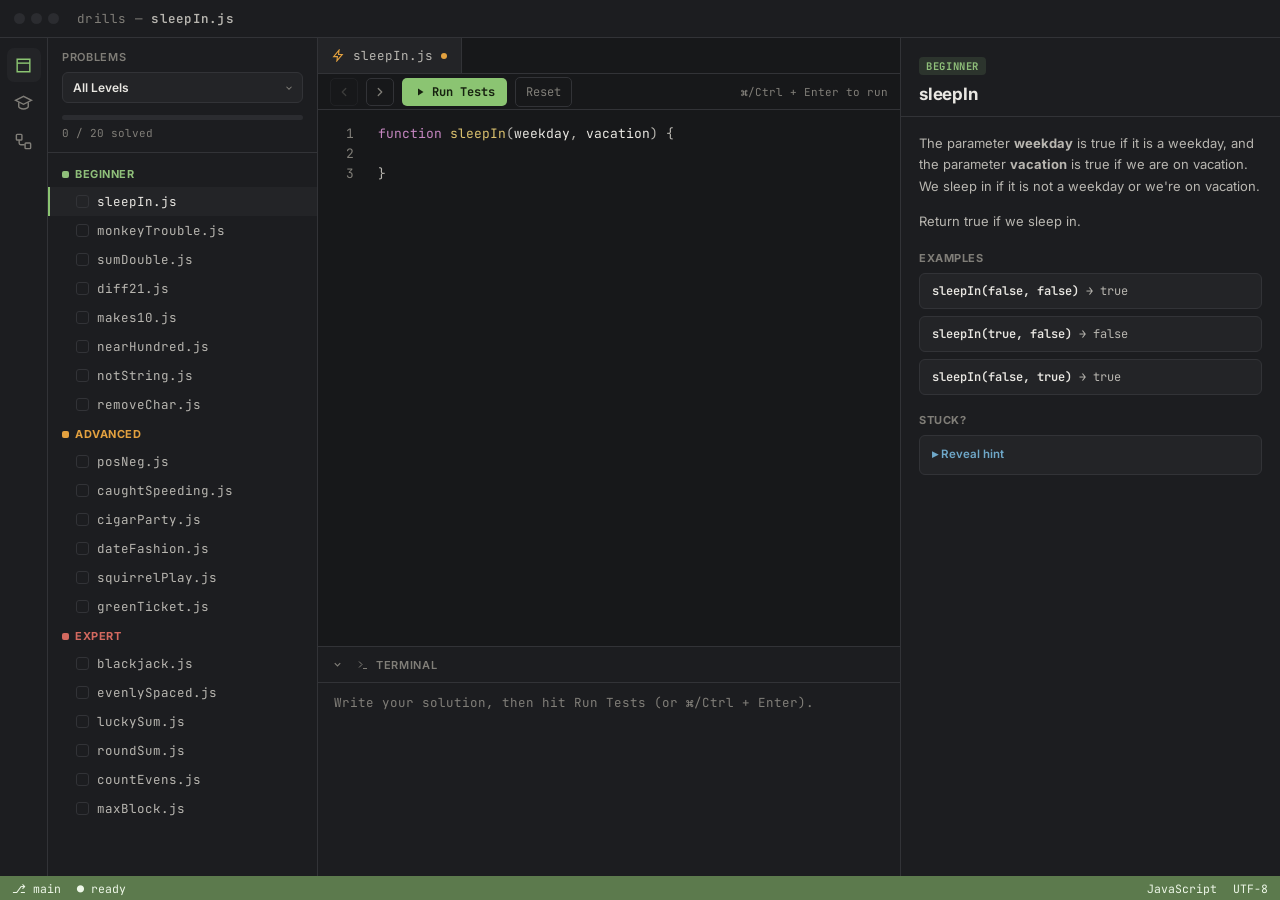
==== index.html @ 4cfcddfc "feat: added a flowchart" ====
<!doctype html>
<html lang="en">
  <head>
    <meta charset="UTF-8" />
    <title>drills — practice coding problems</title>
    <link rel="stylesheet" href="style.css" />
    <link rel="stylesheet" href="planner.css" />
    <meta name="viewport" content="width=device-width, initial-scale=1.0" />
    <link rel="preconnect" href="https://fonts.googleapis.com" />
    <link
      href="https://fonts.googleapis.com/css2?family=JetBrains+Mono:wght@400;500;600;700&family=Inter:wght@400;500;600;700&display=swap"
      rel="stylesheet"
    />

    <script src="script.js" defer></script>
    <script src="planner.js" defer></script>
  </head>
  <body>
    <div id="app">
      <div class="titlebar">
        <div class="dots">
          <div class="dot"></div>
          <div class="dot"></div>
          <div class="dot"></div>
        </div>
        <div class="name">
          drills — <b id="currentProbName">notString.js</b>
        </div>
      </div>

      <div class="main">
        <div class="activitybar">
          <button class="active" title="Problems" id="problemsBtn">
            <svg
              viewBox="0 0 24 24"
              fill="none"
              stroke="currentColor"
              stroke-width="1.8"
            >
              <path d="M4 4h16v16H4z" />
              <path d="M4 9h16" />
            </svg>
          </button>
          <button title="Roadmap" id="roadmapBtn">
            <svg
              viewBox="0 0 24 24"
              fill="none"
              stroke="currentColor"
              stroke-width="1.8"
            >
              <path d="M12 3 2 8l10 5 10-5-10-5z" />
              <path d="M6 10.5V16c0 1 2.5 3 6 3s6-2 6-3v-5.5" />
            </svg>
          </button>
        </div>

        <div class="sidebar">
          <div class="sidebar-head">PROBLEMS</div>
          <div class="level-select-wrap">
            <select id="levelSelect" class="level-select">
              <option value="all">All Levels</option>
              <option value="easy">🟢 Beginner</option>
              <option value="medium">🟡 Advanced</option>
              <option value="hard">🔴 Expert</option>
            </select>
            <svg
              class="level-select-chev"
              width="10"
              height="10"
              viewBox="0 0 24 24"
              fill="none"
              stroke="currentColor"
              stroke-width="2.5"
            >
              <path d="M6 9l6 6 6-6" />
            </svg>
          </div>
          <div class="progress-wrap">
            <div class="progress-track">
              <div
                class="progress-fill"
                id="progressFill"
                style="width: 0%"
              ></div>
            </div>
            <div class="progress-label" id="progressLabel">0 / 0 solved</div>
          </div>
          <div class="tree" id="tree"></div>
        </div>

        <div class="editor-col">
          <div class="tabs">
            <div class="tab modified" id="tabEl">
              <svg
                width="13"
                height="13"
                viewBox="0 0 24 24"
                fill="none"
                stroke="#e3a13f"
                stroke-width="2"
              >
                <path d="M13 2 3 14h7l-1 8 10-12h-7l1-8z" />
              </svg>
              <span id="tabName">notString.js</span>
              <span class="dotmod"></span>
            </div>
          </div>

          <div class="run-btn-row">
            <button class="nav-btn" id="prevBtn" title="Previous problem">
              <svg
                viewBox="0 0 24 24"
                fill="none"
                stroke="currentColor"
                stroke-width="2.2"
                stroke-linecap="round"
                stroke-linejoin="round"
              >
                <path d="M15 18l-6-6 6-6" />
              </svg>
            </button>
            <button class="nav-btn" id="nextBtn" title="Next problem">
              <svg
                viewBox="0 0 24 24"
                fill="none"
                stroke="currentColor"
                stroke-width="2.2"
                stroke-linecap="round"
                stroke-linejoin="round"
              >
                <path d="M9 18l6-6-6-6" />
              </svg>
            </button>
            <button class="run-btn" id="runBtn">
              <svg
                width="12"
                height="12"
                viewBox="0 0 24 24"
                fill="currentColor"
              >
                <path d="M8 5v14l11-7z" />
              </svg>
              Run Tests
            </button>
            <button class="reset-btn" id="resetBtn">Reset</button>

            <div class="spacer"></div>
            <span class="kbd-hint">⌘/Ctrl + Enter to run</span>
          </div>

          <div class="editor-terminal-split">
            <div class="editor-wrap">
              <div class="gutter" id="gutter">1</div>
              <div class="code-area">
                <pre id="highlightLayer"></pre>
                <textarea id="codeInput" spellcheck="false"></textarea>
              </div>
            </div>

            <div class="terminal" id="terminal">
              <div class="resize-handle" id="resizeHandle"></div>
              <div class="terminal-head" id="terminalToggle">
                <span class="chev" id="termChev">
                  <svg
                    width="11"
                    height="11"
                    viewBox="0 0 24 24"
                    fill="none"
                    stroke="currentColor"
                    stroke-width="2.5"
                  >
                    <path d="M6 9l6 6 6-6" />
                  </svg>
                </span>
                <span class="ttitle">
                  <svg
                    width="12"
                    height="12"
                    viewBox="0 0 24 24"
                    fill="none"
                    stroke="currentColor"
                    stroke-width="2"
                  >
                    <path d="M4 17l6-6-6-6M12 19h8" />
                  </svg>
                  TERMINAL
                </span>
              </div>
              <div class="terminal-body" id="terminalBody">
                <div class="term-line term-dim">
                  Write your solution, then hit Run Tests (or ⌘/Ctrl + Enter).
                </div>
              </div>
            </div>
          </div>
        </div>

        <div class="rightpanel">
          <div class="rp-head">
            <span class="rp-diff easy" id="rpDiff">EASY</span>
            <div class="rp-title" id="rpTitle">notString</div>
          </div>
          <div class="rp-body" id="rpBody"></div>
        </div>

        <div class="roadmap-view" id="roadmapView">
          <div class="roadmap-path">
            <div class="roadmap-path-head">
              <div class="sidebar-head">JAVASCRIPT ROADMAP</div>
              <div class="roadmap-progress-wrap">
                <div class="progress-track">
                  <div
                    class="progress-fill"
                    id="roadmapProgressFill"
                    style="width: 0%"
                  ></div>
                </div>
                <div class="progress-label" id="roadmapProgressLabel">
                  0 / 0 mastered
                </div>
              </div>
            </div>
            <div class="roadmap-nodes" id="roadmapNodes"></div>
          </div>
          <div class="roadmap-detail" id="roadmapDetail"></div>
        </div>
      </div>

      <div class="statusbar">
        <div class="sb-left">
          <span id="sbBranch">⎇ main</span>
          <span id="sbStatus">● ready</span>
        </div>
        <div class="sb-right">
          <span>JavaScript</span>
          <span>UTF-8</span>
        </div>
      </div>
    </div>
  </body>
</html>
---- style.css ----
:root {
  --bg-0: #17181a;
  --bg-1: #1c1d20;
  --bg-2: #232427;
  --bg-3: #2b2c30;
  --line: #323337;
  --text-0: #e9e7e2;
  --text-1: #b8b6b0;
  --text-2: #807e78;
  --accent: #8bc472;
  --accent-dim: #5c7a4d;
  --amber: #e3a13f;
  --red: #d3695f;
  --blue: #6fa8c9;
  --mono: "JetBrains Mono", monospace;
  --sans: "Inter", sans-serif;
}
* {
  box-sizing: border-box;
}
html,
body {
  height: 100%;
  margin: 0;
}
body {
  background: var(--bg-0);
  color: var(--text-0);
  font-family: var(--sans);
  overflow: hidden;
}
#app {
  display: flex;
  flex-direction: column;
  height: 100vh;
}

/* ===== Top title bar ===== */
.titlebar {
  height: 38px;
  flex-shrink: 0;
  background: var(--bg-1);
  border-bottom: 1px solid var(--line);
  display: flex;
  align-items: center;
  padding: 0 14px;
  gap: 10px;
}
.titlebar .dots {
  display: flex;
  gap: 6px;
}
.titlebar .dot {
  width: 11px;
  height: 11px;
  border-radius: 50%;
  background: var(--bg-3);
}
.titlebar .name {
  font-family: var(--mono);
  font-size: 12.5px;
  color: var(--text-2);
  margin-left: 8px;
  letter-spacing: 0.02em;
}
.titlebar .name b {
  color: var(--text-1);
  font-weight: 600;
}

/* ===== Main body: activitybar + sidebar + editor area ===== */
.main {
  flex: 1;
  display: flex;
  min-height: 0;
}

/* Activity bar */
.activitybar {
  width: 48px;
  flex-shrink: 0;
  background: var(--bg-1);
  border-right: 1px solid var(--line);
  display: flex;
  flex-direction: column;
  align-items: center;
  padding-top: 10px;
  gap: 4px;
}
.activitybar button {
  width: 34px;
  height: 34px;
  border: none;
  background: transparent;
  color: var(--text-2);
  border-radius: 7px;
  cursor: pointer;
  display: flex;
  align-items: center;
  justify-content: center;
  transition:
    background 0.12s,
    color 0.12s;
}
.activitybar button:hover {
  color: var(--text-1);
  background: var(--bg-2);
}
.activitybar button.active {
  color: var(--accent);
  background: var(--bg-2);
}
.activitybar svg {
  width: 19px;
  height: 19px;
}

/* Sidebar: problem list */
.sidebar {
  width: 270px;
  flex-shrink: 0;
  background: var(--bg-1);
  border-right: 1px solid var(--line);
  display: flex;
  flex-direction: column;
  overflow: hidden;
}
.sidebar-head {
  padding: 12px 14px 8px;
  font-size: 11px;
  letter-spacing: 0.06em;
  color: var(--text-2);
  font-weight: 600;
}
.level-select-wrap {
  position: relative;
  margin: 0 14px 12px;
}
.level-select {
  width: 100%;
  appearance: none;
  -webkit-appearance: none;
  background: var(--bg-2);
  border: 1px solid var(--line);
  color: var(--text-0);
  font-family: var(--sans);
  font-size: 12px;
  font-weight: 600;
  padding: 7px 26px 7px 10px;
  border-radius: 6px;
  cursor: pointer;
  outline: none;
}
.level-select:hover {
  border-color: var(--accent-dim);
}
.level-select:focus {
  border-color: var(--accent);
}
.level-select-chev {
  position: absolute;
  right: 9px;
  top: 50%;
  transform: translateY(-50%);
  color: var(--text-2);
  pointer-events: none;
}
.progress-wrap {
  padding: 0 14px 12px;
  border-bottom: 1px solid var(--line);
}
.progress-track {
  height: 5px;
  background: var(--bg-3);
  border-radius: 3px;
  overflow: hidden;
}
.progress-fill {
  height: 100%;
  background: var(--accent);
  border-radius: 3px;
  transition: width 0.3s;
}
.progress-label {
  font-size: 11px;
  color: var(--text-2);
  margin-top: 6px;
  font-family: var(--mono);
}
.tree {
  flex: 1;
  overflow-y: auto;
  padding: 6px 0 16px;
}
.group-label {
  display: flex;
  align-items: center;
  gap: 6px;
  padding: 8px 14px 6px;
  font-size: 11px;
  font-weight: 700;
  letter-spacing: 0.05em;
  cursor: default;
}
.group-label .swatch {
  width: 7px;
  height: 7px;
  border-radius: 2px;
  flex-shrink: 0;
}
.group-label.easy {
  color: #8fbf7a;
}
.group-label.medium {
  color: var(--amber);
}
.group-label.hard {
  color: var(--red);
}
.group-label .swatch.easy {
  background: #8fbf7a;
}
.group-label .swatch.medium {
  background: var(--amber);
}
.group-label .swatch.hard {
  background: var(--red);
}

.prob-item {
  display: flex;
  align-items: center;
  gap: 8px;
  padding: 6px 14px 6px 26px;
  font-size: 12.5px;
  color: var(--text-1);
  cursor: pointer;
  border-left: 2px solid transparent;
  font-family: var(--mono);
}
.prob-item:hover {
  background: var(--bg-2);
}
.prob-item.active {
  background: var(--bg-2);
  color: var(--text-0);
  border-left-color: var(--accent);
}
.prob-item .check {
  width: 13px;
  height: 13px;
  flex-shrink: 0;
  border-radius: 3px;
  border: 1.5px solid var(--line);
  display: flex;
  align-items: center;
  justify-content: center;
}
.prob-item.done .check {
  background: var(--accent);
  border-color: var(--accent);
}
.prob-item.done .check svg {
  width: 9px;
  height: 9px;
  stroke: var(--bg-0);
}
.prob-item .tname {
  overflow: hidden;
  text-overflow: ellipsis;
  white-space: nowrap;
  flex: 1;
}

/* ===== Editor + terminal column ===== */
.editor-col {
  flex: 1;
  display: flex;
  flex-direction: column;
  min-width: 0;
}

.tabs {
  height: 36px;
  flex-shrink: 0;
  background: var(--bg-0);
  border-bottom: 1px solid var(--line);
  display: flex;
  align-items: stretch;
}
.tab {
  display: flex;
  align-items: center;
  gap: 8px;
  padding: 0 14px;
  font-size: 12.5px;
  color: var(--text-1);
  background: var(--bg-2);
  border-right: 1px solid var(--line);
  font-family: var(--mono);
}
.tab .dotmod {
  width: 6px;
  height: 6px;
  border-radius: 50%;
  background: var(--amber);
  display: none;
}
.tab.modified .dotmod {
  display: block;
}

.editor-terminal-split {
  flex: 1;
  display: flex;
  flex-direction: column;
  min-height: 0;
}

.editor-wrap {
  flex: 1;
  display: flex;
  min-height: 0;
  overflow: hidden;
}
.gutter {
  width: 44px;
  flex-shrink: 0;
  background: var(--bg-0);
  color: var(--text-2);
  font-family: var(--mono);
  font-size: 13px;
  line-height: 20px;
  text-align: right;
  padding: 14px 8px 14px 0;
  user-select: none;
  overflow: hidden;
  white-space: pre-line;
}
.code-area {
  flex: 1;
  position: relative;
  background: var(--bg-0);
}
#codeInput,
#highlightLayer {
  position: absolute;
  inset: 0;
  width: 100%;
  height: 100%;
  margin: 0;
  border: none;
  font-family: var(--mono);
  font-size: 13px;
  line-height: 20px;
  padding: 14px 16px;
  white-space: pre;
  overflow: auto;
  tab-size: 2;
  word-wrap: normal;
}
#highlightLayer {
  color: var(--text-0);
  pointer-events: none;
  z-index: 1;
}
#codeInput {
  z-index: 2;
  background: transparent;
  color: transparent;
  caret-color: var(--text-0);
  outline: none;
  resize: none;
}
#codeInput::selection {
  background: rgba(139, 196, 114, 0.35);
  color: transparent;
}

/* JS syntax highlighting token colors */
.tok-keyword {
  color: #c586c0;
}
.tok-string {
  color: #8bc472;
}
.tok-number {
  color: #d4a15c;
}
.tok-comment {
  color: #6a6d70;
  font-style: italic;
}
.tok-function {
  color: #dcc26f;
}
.tok-operator {
  color: #c9c9c9;
}
.tok-punct {
  color: #b8b6b0;
}
.tok-boolean {
  color: #6fa8c9;
}

/* Terminal */
.terminal {
  height: 230px;
  flex-shrink: 0;
  background: var(--bg-1);
  border-top: 1px solid var(--line);
  display: flex;
  flex-direction: column;
  position: relative;
}
.terminal.resizing {
  transition: none;
}
.terminal.collapsed {
  height: 36px !important;
}
.resize-handle {
  position: absolute;
  top: -4px;
  left: 0;
  right: 0;
  height: 8px;
  cursor: ns-resize;
  z-index: 5;
}
.resize-handle:hover,
.terminal.resizing .resize-handle {
  background: linear-gradient(
    to bottom,
    transparent 40%,
    var(--accent-dim) 40%,
    var(--accent-dim) 60%,
    transparent 60%
  );
}
.terminal.collapsed .resize-handle {
  cursor: default;
  pointer-events: none;
}
.terminal-head {
  height: 36px;
  flex-shrink: 0;
  display: flex;
  align-items: center;
  padding: 0 14px;
  gap: 14px;
  border-bottom: 1px solid var(--line);
  cursor: pointer;
}
.terminal.collapsed .terminal-head {
  border-bottom: none;
}
.terminal-head .ttitle {
  font-size: 11px;
  letter-spacing: 0.06em;
  color: var(--text-2);
  font-weight: 600;
  display: flex;
  align-items: center;
  gap: 7px;
}
.terminal-head .chev {
  color: var(--text-2);
  transition: transform 0.15s;
  display: flex;
}
.terminal.collapsed .chev {
  transform: rotate(-90deg);
}
.terminal-body {
  flex: 1;
  overflow-y: auto;
  padding: 10px 16px 16px;
  font-family: var(--mono);
  font-size: 12.5px;
  line-height: 1.65;
}
.terminal.collapsed .terminal-body {
  display: none;
}
.term-line {
  white-space: pre-wrap;
  word-break: break-word;
}
.term-prompt {
  color: var(--blue);
}
.term-pass {
  color: var(--accent);
}
.term-fail {
  color: var(--red);
}
.term-dim {
  color: var(--text-2);
}
.term-info {
  color: var(--text-1);
}
.term-divider {
  color: var(--line);
}

/* ===== Roadmap view toggling ===== */
.roadmap-view {
  display: none;
  flex: 1;
  min-width: 0;
  overflow: hidden;
}
.main.view-roadmap .sidebar,
.main.view-roadmap .editor-col,
.main.view-roadmap .rightpanel {
  display: none;
}
.main.view-roadmap .roadmap-view {
  display: flex;
}

/* ===== Roadmap: left path column ===== */
.roadmap-path {
  width: 300px;
  flex-shrink: 0;
  background: var(--bg-1);
  border-right: 1px solid var(--line);
  display: flex;
  flex-direction: column;
  overflow: hidden;
}
.roadmap-path-head {
  flex-shrink: 0;
}
.roadmap-progress-wrap {
  padding: 0 14px 14px;
  border-bottom: 1px solid var(--line);
}
.roadmap-nodes {
  flex: 1;
  overflow-y: auto;
  padding: 18px 0 24px;
}
.roadmap-node {
  position: relative;
  display: flex;
  align-items: flex-start;
  gap: 12px;
  padding: 0 16px 26px 24px;
  cursor: pointer;
}
.roadmap-node:last-child {
  padding-bottom: 4px;
}
.roadmap-node::before {
  content: "";
  position: absolute;
  left: 33px;
  top: 24px;
  bottom: -2px;
  width: 2px;
  background: var(--line);
}
.roadmap-node:last-child::before {
  display: none;
}
.roadmap-node.completed::before {
  background: var(--accent-dim);
}
.roadmap-node-dot {
  flex-shrink: 0;
  width: 20px;
  height: 20px;
  border-radius: 50%;
  display: flex;
  align-items: center;
  justify-content: center;
  background: var(--bg-2);
  border: 2px solid var(--line);
  color: var(--text-2);
  z-index: 1;
}
.roadmap-node-body {
  min-width: 0;
  padding-top: 1px;
}
.roadmap-node-level {
  font-size: 10px;
  font-weight: 700;
  letter-spacing: 0.05em;
  margin-bottom: 2px;
}
.roadmap-node-level.easy {
  color: #8fbf7a;
}
.roadmap-node-level.medium {
  color: var(--amber);
}
.roadmap-node-level.hard {
  color: var(--red);
}
.roadmap-node-title {
  font-size: 13px;
  font-weight: 600;
  color: var(--text-0);
  line-height: 1.35;
}
.roadmap-node-summary {
  font-size: 11.5px;
  color: var(--text-2);
  margin-top: 2px;
  line-height: 1.4;
}
.roadmap-node.locked {
  cursor: not-allowed;
}
.roadmap-node.locked .roadmap-node-title,
.roadmap-node.locked .roadmap-node-summary {
  color: var(--text-2);
  opacity: 0.6;
}
.roadmap-node.locked .roadmap-node-dot {
  color: var(--text-2);
}
.roadmap-node.current .roadmap-node-dot {
  border-color: var(--accent);
  color: var(--accent);
  box-shadow: 0 0 0 3px rgba(139, 196, 114, 0.15);
}
.roadmap-node.current .roadmap-node-title {
  color: var(--accent);
}
.roadmap-node.completed .roadmap-node-dot {
  background: var(--accent);
  border-color: var(--accent);
  color: var(--bg-0);
}
.roadmap-node:hover:not(.locked) .roadmap-node-dot {
  border-color: var(--accent-dim);
}

/* ===== Roadmap: right detail panel ===== */
.roadmap-detail {
  flex: 1;
  min-width: 0;
  display: flex;
  flex-direction: column;
  overflow: hidden;
  background: var(--bg-0);
}
.roadmap-detail .rp-head {
  flex-shrink: 0;
}
.roadmap-detail .rp-body {
  max-width: 720px;
}
.roadmap-editor-wrap {
  display: flex;
  height: 220px;
  background: var(--bg-0);
  border: 1px solid var(--line);
  border-radius: 6px;
  overflow: hidden;
  margin-bottom: 10px;
}
.roadmap-gutter {
  width: 40px;
  flex-shrink: 0;
  background: var(--bg-0);
  color: var(--text-2);
  font-family: var(--mono);
  font-size: 13px;
  line-height: 20px;
  text-align: right;
  padding: 12px 8px 12px 0;
  user-select: none;
  overflow: hidden;
  white-space: pre-line;
}
.roadmap-code-area {
  flex: 1;
  position: relative;
  background: var(--bg-1);
}
#roadmapCodeInput,
#roadmapHighlightLayer {
  position: absolute;
  inset: 0;
  width: 100%;
  height: 100%;
  margin: 0;
  border: none;
  font-family: var(--mono);
  font-size: 13px;
  line-height: 20px;
  padding: 12px 14px;
  white-space: pre;
  overflow: auto;
  tab-size: 2;
  word-wrap: normal;
}
#roadmapHighlightLayer {
  color: var(--text-0);
  pointer-events: none;
  z-index: 1;
}
#roadmapCodeInput {
  z-index: 2;
  background: transparent;
  color: transparent;
  caret-color: var(--text-0);
  outline: none;
  resize: none;
}
#roadmapCodeInput::selection {
  background: rgba(139, 196, 114, 0.35);
  color: transparent;
}
.roadmap-actions {
  display: flex;
  align-items: center;
  gap: 10px;
  margin-bottom: 14px;
}
.roadmap-skip-btn {
  background: none;
  border: 1px solid var(--line);
  color: var(--text-2);
  font-size: 12px;
  padding: 7px 12px;
  border-radius: 6px;
  cursor: pointer;
  margin-left: auto;
}
.roadmap-skip-btn:hover {
  color: var(--text-1);
  border-color: var(--accent-dim);
}
.roadmap-terminal {
  background: var(--bg-1);
  border: 1px solid var(--line);
  border-radius: 6px;
  padding: 10px 14px;
  font-family: var(--mono);
  font-size: 12.5px;
  line-height: 1.6;
  min-height: 40px;
}
.roadmap-complete-banner {
  display: flex;
  align-items: center;
  gap: 8px;
  background: rgba(139, 196, 114, 0.12);
  border: 1px solid var(--accent-dim);
  color: var(--accent);
  font-size: 12.5px;
  font-weight: 600;
  padding: 9px 12px;
  border-radius: 6px;
  margin-bottom: 14px;
}

/* ===== Right panel: problem description ===== */
.rightpanel {
  width: 380px;
  flex-shrink: 0;
  background: var(--bg-1);
  border-left: 1px solid var(--line);
  display: flex;
  flex-direction: column;
  overflow: hidden;
}
.rp-head {
  padding: 16px 18px 12px;
  border-bottom: 1px solid var(--line);
}
.rp-diff {
  display: inline-block;
  font-family: var(--mono);
  font-size: 10.5px;
  letter-spacing: 0.06em;
  font-weight: 700;
  padding: 2px 7px;
  border-radius: 4px;
  margin-bottom: 9px;
}
.rp-diff.easy {
  background: rgba(143, 191, 122, 0.14);
  color: #8fbf7a;
}
.rp-diff.medium {
  background: rgba(227, 161, 63, 0.14);
  color: var(--amber);
}
.rp-diff.hard {
  background: rgba(211, 105, 95, 0.14);
  color: var(--red);
}
.rp-title {
  font-size: 17px;
  font-weight: 700;
  color: var(--text-0);
  letter-spacing: -0.01em;
}
.rp-body {
  flex: 1;
  overflow-y: auto;
  padding: 16px 18px 24px;
}
.rp-body p {
  font-size: 13px;
  line-height: 1.65;
  color: var(--text-1);
  margin: 0 0 14px;
}
.rp-section-label {
  font-size: 11px;
  font-weight: 700;
  letter-spacing: 0.05em;
  color: var(--text-2);
  margin: 18px 0 8px;
}
.example {
  background: var(--bg-2);
  border: 1px solid var(--line);
  border-radius: 6px;
  padding: 9px 12px;
  font-family: var(--mono);
  font-size: 12px;
  color: var(--text-1);
  margin-bottom: 7px;
}
.example b {
  color: var(--text-0);
  font-weight: 600;
}
.hint-box {
  background: var(--bg-2);
  border: 1px solid var(--line);
  border-radius: 6px;
  padding: 10px 12px;
  font-size: 12.5px;
  color: var(--text-1);
  line-height: 1.55;
  margin-top: 6px;
  cursor: pointer;
}
.hint-box .hint-label {
  color: var(--blue);
  font-weight: 600;
  font-size: 11.5px;
}
.hint-content {
  display: none;
  margin-top: 6px;
}
.hint-box.open .hint-content {
  display: block;
}

/* ===== Bottom status bar ===== */
.statusbar {
  height: 24px;
  flex-shrink: 0;
  background: var(--accent-dim);
  color: #eef7e8;
  display: flex;
  align-items: center;
  justify-content: space-between;
  padding: 0 12px;
  font-size: 11.5px;
  font-family: var(--mono);
}
.statusbar .sb-left,
.statusbar .sb-right {
  display: flex;
  gap: 16px;
  align-items: center;
}

/* ===== Buttons in editor toolbar ===== */
.toolbar {
  height: 0;
}
.run-btn-row {
  display: flex;
  align-items: center;
  gap: 8px;
  padding: 0 12px;
  height: 36px;
  background: var(--bg-0);
  border-bottom: 1px solid var(--line);
  flex-shrink: 0;
}
.run-btn {
  display: flex;
  align-items: center;
  gap: 6px;
  background: var(--accent);
  color: #16210f;
  border: none;
  font-family: var(--mono);
  font-weight: 700;
  font-size: 12px;
  padding: 6px 12px;
  border-radius: 5px;
  cursor: pointer;
}
.run-btn:hover {
  filter: brightness(1.08);
}
.run-btn:active {
  transform: translateY(1px);
}
.reset-btn {
  display: flex;
  align-items: center;
  gap: 6px;
  background: transparent;
  color: var(--text-2);
  border: 1px solid var(--line);
  font-family: var(--mono);
  font-size: 12px;
  padding: 6px 10px;
  border-radius: 5px;
  cursor: pointer;
}
.reset-btn:hover {
  color: var(--text-1);
  border-color: var(--text-2);
}
.spacer {
  flex: 1;
}
.kbd-hint {
  font-size: 11px;
  color: var(--text-2);
  font-family: var(--mono);
}

.nav-btn {
  display: flex;
  align-items: center;
  justify-content: center;
  width: 28px;
  height: 28px;
  background: transparent;
  color: var(--text-2);
  border: 1px solid var(--line);
  border-radius: 5px;
  cursor: pointer;
}
.nav-btn:hover:not(:disabled) {
  color: var(--text-1);
  border-color: var(--text-2);
}
.nav-btn:disabled {
  opacity: 0.35;
  cursor: default;
}
.nav-btn svg {
  width: 14px;
  height: 14px;
}

::-webkit-scrollbar {
  width: 10px;
  height: 10px;
}
::-webkit-scrollbar-track {
  background: transparent;
}
::-webkit-scrollbar-thumb {
  background: var(--bg-3);
  border-radius: 5px;
}
::-webkit-scrollbar-thumb:hover {
  background: var(--line);
}

@media (max-width: 980px) {
  .rightpanel {
    display: none;
  }
}
@media (max-width: 760px) {
  .sidebar {
    display: none;
  }
}
---- planner.css ----
/* ===== Floating Code Planner (flowchart) ===== */
#plannerToggleBtn svg {
  pointer-events: none;
}

.planner-float {
  position: fixed;
  top: 60px;
  left: 50%;
  transform: translateX(-50%);
  width: min(920px, 92vw);
  height: min(620px, 82vh);
  background: #1e1e1e;
  border: 1px solid #333;
  border-radius: 10px;
  box-shadow: 0 20px 60px rgba(0, 0, 0, 0.55);
  display: none;
  flex-direction: column;
  z-index: 9999;
  font-family: "Inter", sans-serif;
  color: #ddd;
  overflow: hidden;
  min-width: 480px;
  min-height: 360px;
}
.planner-float.open {
  display: flex;
}

.planner-resize-handle {
  position: absolute;
  z-index: 20;
}
.planner-resize-handle.handle-n {
  top: -3px;
  left: 10px;
  right: 10px;
  height: 6px;
  cursor: ns-resize;
}
.planner-resize-handle.handle-s {
  bottom: -3px;
  left: 10px;
  right: 10px;
  height: 6px;
  cursor: ns-resize;
}
.planner-resize-handle.handle-e {
  right: -3px;
  top: 10px;
  bottom: 10px;
  width: 6px;
  cursor: ew-resize;
}
.planner-resize-handle.handle-w {
  left: -3px;
  top: 10px;
  bottom: 10px;
  width: 6px;
  cursor: ew-resize;
}
.planner-resize-handle.handle-ne {
  top: -4px;
  right: -4px;
  width: 12px;
  height: 12px;
  cursor: nesw-resize;
}
.planner-resize-handle.handle-nw {
  top: -4px;
  left: -4px;
  width: 12px;
  height: 12px;
  cursor: nwse-resize;
}
.planner-resize-handle.handle-se {
  bottom: -4px;
  right: -4px;
  width: 12px;
  height: 12px;
  cursor: nwse-resize;
}
.planner-resize-handle.handle-sw {
  bottom: -4px;
  left: -4px;
  width: 12px;
  height: 12px;
  cursor: nesw-resize;
}

.planner-titlebar {
  display: flex;
  align-items: center;
  justify-content: space-between;
  padding: 8px 12px;
  background: #252526;
  border-bottom: 1px solid #333;
  cursor: move;
  user-select: none;
  flex-shrink: 0;
}
.planner-titlebar .planner-title {
  font-size: 12.5px;
  font-weight: 600;
  letter-spacing: 0.3px;
  display: flex;
  align-items: center;
  gap: 6px;
}
.planner-titlebar .planner-title svg {
  stroke: #e3a13f;
}
.planner-zoom-badge {
  font-size: 10.5px;
  color: #999;
  font-family: "JetBrains Mono", monospace;
  background: #1a1a1a;
  border: 1px solid #333;
  border-radius: 4px;
  padding: 2px 7px;
  margin-left: auto;
  margin-right: 10px;
}
.planner-close-btn {
  background: none;
  border: none;
  color: #999;
  cursor: pointer;
  font-size: 16px;
  line-height: 1;
  padding: 2px 6px;
  border-radius: 4px;
}
.planner-close-btn:hover {
  background: #3a1f1f;
  color: #f66;
}

.planner-toolbar {
  display: flex;
  flex-wrap: wrap;
  gap: 6px;
  padding: 8px 10px;
  background: #202020;
  border-bottom: 1px solid #2d2d2d;
  flex-shrink: 0;
}
.planner-toolbar button {
  display: flex;
  align-items: center;
  gap: 5px;
  background: #2a2a2a;
  border: 1px solid #3a3a3a;
  color: #ccc;
  font-family: "JetBrains Mono", monospace;
  font-size: 11px;
  padding: 5px 9px;
  border-radius: 6px;
  cursor: pointer;
  transition:
    background 0.12s,
    border-color 0.12s;
}
.planner-toolbar button:hover {
  background: #333;
  border-color: #4a4a4a;
}
.planner-toolbar button.active {
  background: #e3a13f;
  color: #1e1e1e;
  border-color: #e3a13f;
  font-weight: 600;
}
.planner-toolbar .planner-sep {
  width: 1px;
  background: #333;
  margin: 2px 4px;
}
.planner-toolbar .planner-spacer {
  flex: 1;
}
.planner-toolbar button.danger:hover {
  background: #3a1f1f;
  border-color: #663;
  color: #f88;
}

.planner-canvas-wrap {
  flex: 1;
  position: relative;
  overflow: hidden;
  background:
    radial-gradient(circle, #2a2a2a 1px, transparent 1px) 0 0/18px 18px,
    #171717;
}
.planner-svg {
  position: absolute;
  top: 0;
  left: 0;
  overflow: visible;
}

.planner-canvas-inner {
  position: relative;
  transform-origin: 0 0;
  width: max-content;
  height: max-content;
}

.planner-canvas-wrap.panning {
  cursor: grab;
}
.planner-canvas-wrap.panning-active {
  cursor: grabbing;
}
.planner-canvas-wrap.zooming {
  cursor: ns-resize;
}

.pnode {
  position: absolute;
  min-width: 120px;
  max-width: 220px;
  padding: 10px 14px;
  font-family: "JetBrains Mono", monospace;
  font-size: 12px;
  color: #eee;
  text-align: center;
  cursor: grab;
  border: 1.5px solid #555;
  background: #2b2b2b;
  box-shadow: 0 2px 6px rgba(0, 0, 0, 0.4);
  user-select: none;
  line-height: 1.35;
  word-break: break-word;
  z-index: 1;
}
.pnode:active {
  cursor: grabbing;
}
.pnode.selected {
  border-color: #e3a13f;
  box-shadow: 0 0 0 2px rgba(227, 161, 63, 0.35);
}
.pnode.linking-source {
  border-color: #6ab0f3;
  box-shadow: 0 0 0 2px rgba(106, 176, 243, 0.4);
}

.pnode-socket {
  position: absolute;
  left: 50%;
  width: 11px;
  height: 11px;
  transform: translateX(-50%);
  border-radius: 50%;
  background: #444;
  border: 1.5px solid #888;
  cursor: crosshair;
  z-index: 3;
  transition:
    background 0.1s,
    border-color 0.1s,
    transform 0.1s;
}
.pnode-socket.socket-in {
  top: -6px;
}
.pnode-socket.socket-out {
  bottom: -6px;
}
.pnode-socket:hover {
  background: #6ab0f3;
  border-color: #a9d2fb;
  transform: translateX(-50%) scale(1.25);
}

.pnode[data-type="terminal"] {
  border-radius: 999px;
  background: #23331f;
  border-color: #4c7a3f;
}
.pnode[data-type="process"] {
  border-radius: 4px;
}

/* Diamond and parallelogram shapes use a ::before layer so clip-path only
   crops the visual shape, never the sockets/text/delete-button that sit
   outside or at the very edge of the box. */
.pnode[data-type="decision"],
.pnode[data-type="io"] {
  background: transparent;
  border-color: transparent;
  box-shadow: none;
}
.pnode[data-type="decision"]::before,
.pnode[data-type="io"]::before {
  content: "";
  position: absolute;
  inset: 0;
  z-index: -1;
  box-shadow: 0 2px 6px rgba(0, 0, 0, 0.4);
}
.pnode[data-type="decision"] {
  padding: 28px 32px;
}
.pnode[data-type="decision"]::before {
  background: #2b2410;
  border: 1.5px solid #a5852c;
  clip-path: polygon(50% 0, 100% 50%, 50% 100%, 0 50%);
}
.pnode[data-type="decision"].selected::before {
  border-color: #e3a13f;
}
.pnode[data-type="decision"].linking-source::before {
  border-color: #6ab0f3;
}

.pnode[data-type="io"]::before {
  background: #1f2733;
  border: 1.5px solid #3f6aa0;
  clip-path: polygon(12% 0, 100% 0, 88% 100%, 0 100%);
}
.pnode[data-type="io"].selected::before {
  border-color: #e3a13f;
}
.pnode[data-type="io"].linking-source::before {
  border-color: #6ab0f3;
}

.pnode[data-type="function"] {
  background: #2a1f33;
  border-color: #7a4fa0;
  border-radius: 4px;
  box-shadow:
    inset 4px 0 0 0 #7a4fa0,
    0 2px 6px rgba(0, 0, 0, 0.4);
}
.pnode[data-type="loop"] {
  background: #331f26;
  border-color: #a0426a;
  border-radius: 4px;
}

.pnode .pnode-edit {
  width: 100%;
  background: transparent;
  border: none;
  color: inherit;
  font: inherit;
  text-align: center;
  outline: none;
  resize: none;
}

.pnode-delete {
  position: absolute;
  top: -8px;
  right: -8px;
  width: 17px;
  height: 17px;
  border-radius: 50%;
  background: #c0392b;
  color: #fff;
  font-size: 11px;
  line-height: 17px;
  text-align: center;
  cursor: pointer;
  display: none;
  z-index: 2;
}
.pnode.selected .pnode-delete,
.pnode:hover .pnode-delete {
  display: block;
}
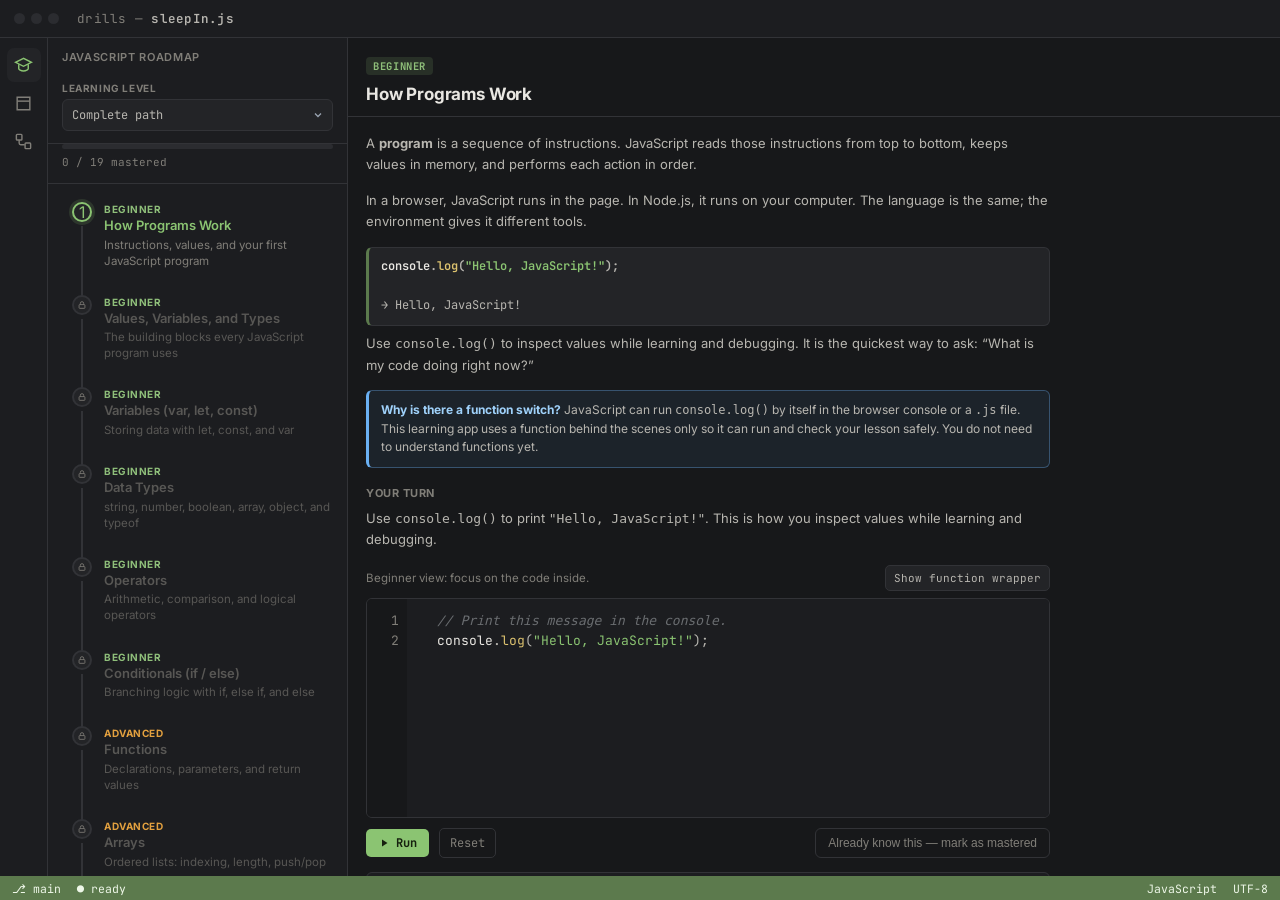
==== commit 89dbf62b: "feat(roadmap): make JavaScript learning the default experience" ====
--- a/index.html
+++ b/index.html
@@ -28,9 +28,20 @@
         </div>
       </div>
 
-      <div class="main">
+      <div class="main view-roadmap">
         <div class="activitybar">
-          <button class="active" title="Problems" id="problemsBtn">
+          <button class="active" title="JavaScript Roadmap" id="roadmapBtn">
+            <svg
+              viewBox="0 0 24 24"
+              fill="none"
+              stroke="currentColor"
+              stroke-width="1.8"
+            >
+              <path d="M12 3 2 8l10 5 10-5-10-5z" />
+              <path d="M6 10.5V16c0 1 2.5 3 6 3s6-2 6-3v-5.5" />
+            </svg>
+          </button>
+          <button title="Problems" id="problemsBtn">
             <svg
               viewBox="0 0 24 24"
               fill="none"
@@ -39,17 +50,6 @@
             >
               <path d="M4 4h16v16H4z" />
               <path d="M4 9h16" />
-            </svg>
-          </button>
-          <button title="Roadmap" id="roadmapBtn">
-            <svg
-              viewBox="0 0 24 24"
-              fill="none"
-              stroke="currentColor"
-              stroke-width="1.8"
-            >
-              <path d="M12 3 2 8l10 5 10-5-10-5z" />
-              <path d="M6 10.5V16c0 1 2.5 3 6 3s6-2 6-3v-5.5" />
             </svg>
           </button>
         </div>
@@ -207,6 +207,15 @@
           <div class="roadmap-path">
             <div class="roadmap-path-head">
               <div class="sidebar-head">JAVASCRIPT ROADMAP</div>
+              <div class="roadmap-level-wrap">
+                <label for="roadmapLevelSelect">Learning level</label>
+                <select id="roadmapLevelSelect" class="roadmap-level-select">
+                  <option value="all">Complete path</option>
+                  <option value="easy">Beginner — fundamentals</option>
+                  <option value="medium">Advanced — core JavaScript</option>
+                  <option value="hard">Expert — modern JavaScript</option>
+                </select>
+              </div>
               <div class="roadmap-progress-wrap">
                 <div class="progress-track">
                   <div
--- a/style.css
+++ b/style.css
@@ -536,6 +536,34 @@
 .roadmap-path-head {
   flex-shrink: 0;
 }
+.roadmap-level-wrap {
+  display: grid;
+  gap: 5px;
+  padding: 10px 14px 12px;
+  border-bottom: 1px solid var(--line);
+}
+.roadmap-level-wrap label {
+  color: var(--text-2);
+  font-size: 10px;
+  font-weight: 700;
+  letter-spacing: 0.06em;
+  text-transform: uppercase;
+}
+.roadmap-level-select {
+  width: 100%;
+  appearance: none;
+  border: 1px solid var(--line);
+  border-radius: 6px;
+  padding: 7px 28px 7px 9px;
+  background: var(--bg-2) url("data:image/svg+xml,%3Csvg xmlns='http://www.w3.org/2000/svg' width='12' height='12' viewBox='0 0 24 24' fill='none' stroke='%239aa4b2' stroke-width='2.5'%3E%3Cpath d='m6 9 6 6 6-6'/%3E%3C/svg%3E") no-repeat right 8px center;
+  color: var(--text-1);
+  font: 12px var(--mono);
+  cursor: pointer;
+}
+.roadmap-level-select:focus {
+  outline: none;
+  border-color: var(--accent-dim);
+}
 .roadmap-progress-wrap {
   padding: 0 14px 14px;
   border-bottom: 1px solid var(--line);
@@ -827,16 +855,57 @@
 .example {
   background: var(--bg-2);
   border: 1px solid var(--line);
+  border-left: 3px solid var(--accent-dim);
   border-radius: 6px;
   padding: 9px 12px;
   font-family: var(--mono);
   font-size: 12px;
+  line-height: 1.65;
   color: var(--text-1);
   margin-bottom: 7px;
 }
+.roadmap-runner-note {
+  margin: 14px 0;
+  padding: 10px 12px;
+  border: 1px solid rgba(106, 176, 243, 0.35);
+  border-left: 3px solid #6ab0f3;
+  border-radius: 6px;
+  background: rgba(106, 176, 243, 0.07);
+  color: var(--text-1);
+  font-size: 12px;
+  line-height: 1.55;
+}
+.roadmap-runner-note b {
+  color: #9fd1fa;
+}
+.roadmap-code-toolbar {
+  display: flex;
+  align-items: center;
+  justify-content: space-between;
+  gap: 10px;
+  margin: 14px 0 7px;
+  color: var(--text-2);
+  font-size: 11.5px;
+}
+.roadmap-wrapper-toggle {
+  flex-shrink: 0;
+  border: 1px solid var(--line);
+  border-radius: 5px;
+  padding: 5px 8px;
+  background: var(--bg-2);
+  color: var(--text-1);
+  font: 11px var(--mono);
+  cursor: pointer;
+}
+.roadmap-wrapper-toggle:hover {
+  border-color: var(--accent-dim);
+  color: var(--accent);
+}
 .example b {
+  display: block;
   color: var(--text-0);
   font-weight: 600;
+  white-space: pre-wrap;
 }
 .hint-box {
   background: var(--bg-2);
--- a/planner.css
+++ b/planner.css
@@ -26,6 +26,147 @@
 .planner-float.open {
   display: flex;
 }
+.planner-template-modal {
+  position: absolute;
+  inset: 0;
+  z-index: 30;
+  display: none;
+  align-items: center;
+  justify-content: center;
+  padding: 20px;
+  background: rgba(0, 0, 0, 0.55);
+}
+.planner-template-modal.open {
+  display: flex;
+}
+.planner-arrow-label-modal {
+  position: absolute;
+  inset: 0;
+  z-index: 31;
+  display: none;
+  align-items: center;
+  justify-content: center;
+  padding: 20px;
+  background: rgba(0, 0, 0, 0.62);
+  backdrop-filter: blur(2px);
+}
+.planner-arrow-label-modal.open {
+  display: flex;
+}
+.planner-arrow-label-card {
+  display: grid;
+  grid-template-columns: 32px 1fr;
+  gap: 0 10px;
+  width: min(360px, 100%);
+  padding: 18px;
+  border: 1px solid #4d6280;
+  border-radius: 10px;
+  background: linear-gradient(145deg, #292c33, #202124);
+  box-shadow: 0 16px 42px rgba(0, 0, 0, 0.58), inset 0 1px rgba(255,255,255,.04);
+  color: #e7e7e7;
+}
+.planner-arrow-label-icon {
+  display: grid;
+  place-items: center;
+  width: 30px;
+  height: 30px;
+  border-radius: 8px;
+  background: #30445b;
+  color: #8dcbff;
+  font-size: 17px;
+}
+.planner-arrow-label-card strong {
+  display: block;
+  padding-top: 2px;
+  color: #b9dfff;
+  font: 600 13px "JetBrains Mono", monospace;
+}
+.planner-arrow-label-card p {
+  margin: 5px 0 14px;
+  color: #a9afb8;
+  font-size: 11.5px;
+  line-height: 1.45;
+}
+.planner-arrow-label-card em {
+  color: #e3a13f;
+  font-style: normal;
+}
+.planner-arrow-label-input {
+  grid-column: 1 / -1;
+  width: 100%;
+  box-sizing: border-box;
+  padding: 8px 9px;
+  border: 1px solid #53657e;
+  border-radius: 6px;
+  background: #17191d;
+  color: #f1f4f8;
+  font: 12px "JetBrains Mono", monospace;
+  outline: none;
+}
+.planner-arrow-label-input:focus {
+  border-color: #79bdf0;
+  box-shadow: 0 0 0 3px rgba(106, 176, 243, 0.16);
+}
+.planner-arrow-label-actions {
+  grid-column: 1 / -1;
+  display: flex;
+  justify-content: flex-end;
+  gap: 7px;
+  margin-top: 13px;
+}
+.planner-arrow-label-actions button {
+  padding: 6px 10px;
+  border: 1px solid #4d6280;
+  border-radius: 5px;
+  background: #2a313b;
+  color: #c8d6e5;
+  cursor: pointer;
+  font: 11px "JetBrains Mono", monospace;
+}
+.planner-arrow-label-actions button[data-arrow-label-action="save"] {
+  border-color: #6ab0f3;
+  background: #4c89bd;
+  color: #fff;
+}
+.planner-arrow-label-actions button:hover {
+  filter: brightness(1.12);
+}
+.planner-template-modal-card {
+  width: min(390px, 100%);
+  padding: 18px;
+  border: 1px solid #4a4a4a;
+  border-radius: 9px;
+  background: #252526;
+  box-shadow: 0 14px 34px rgba(0, 0, 0, 0.5);
+  color: #ddd;
+}
+.planner-template-modal-card strong {
+  color: #e3a13f;
+}
+.planner-template-modal-card p {
+  margin: 8px 0 16px;
+  color: #aaa;
+  font-size: 12px;
+  line-height: 1.45;
+}
+.planner-template-modal-actions {
+  display: flex;
+  flex-wrap: wrap;
+  gap: 7px;
+}
+.planner-template-modal-actions button {
+  padding: 6px 9px;
+  border: 1px solid #444;
+  border-radius: 5px;
+  background: #303030;
+  color: #ddd;
+  cursor: pointer;
+  font: 11px "JetBrains Mono", monospace;
+}
+.planner-template-modal-actions button:hover {
+  border-color: #e3a13f;
+  background: #3a3528;
+}
 
 .planner-resize-handle {
   position: absolute;
@@ -165,6 +306,22 @@
   background: #333;
   border-color: #4a4a4a;
 }
+.planner-template-picker {
+  background: #2a2a2a;
+  border: 1px solid #3a3a3a;
+  color: #ccc;
+  font-family: "JetBrains Mono", monospace;
+  font-size: 11px;
+  padding: 5px 9px;
+  border-radius: 6px;
+  cursor: pointer;
+}
+.planner-template-picker:hover,
+.planner-template-picker:focus {
+  background: #333;
+  border-color: #e3a13f;
+  outline: none;
+}
 .planner-toolbar button.active {
   background: #e3a13f;
   color: #1e1e1e;
@@ -178,6 +335,26 @@
 }
 .planner-toolbar .planner-spacer {
   flex: 1;
+}
+.planner-node-guide {
+  display: none;
+  grid-template-columns: repeat(auto-fit, minmax(180px, 1fr));
+  gap: 6px 12px;
+  padding: 8px 10px;
+  background: #1c1c1c;
+  border-bottom: 1px solid #2d2d2d;
+  color: #aaa;
+  font: 10.5px/1.4 "JetBrains Mono", monospace;
+}
+.planner-node-guide.open {
+  display: grid;
+}
+.planner-node-guide-item {
+  display: grid;
+  gap: 2px;
+}
+.planner-node-guide-item span {
+  color: #e3a13f;
 }
 .planner-toolbar button.danger:hover {
   background: #3a1f1f;
@@ -215,6 +392,12 @@
 }
 .planner-canvas-wrap.zooming {
   cursor: ns-resize;
+}
+.planner-canvas-wrap.template-placing {
+  cursor: crosshair;
+}
+.planner-canvas-wrap.template-placing .pnode:not(.pnode-template-preview) {
+  pointer-events: none;
 }
 
 .pnode {
@@ -235,6 +418,23 @@
   word-break: break-word;
   z-index: 1;
 }
+.pnode-template-preview {
+  opacity: 0.42;
+  pointer-events: none;
+  border-style: dashed;
+}
+.planner-template-placement-hint {
+  position: absolute;
+  z-index: 5;
+  pointer-events: none;
+  padding: 4px 7px;
+  border: 1px solid rgba(106, 176, 243, 0.55);
+  border-radius: 4px;
+  background: rgba(24, 35, 46, 0.92);
+  color: #b9ddfa;
+  font: 10px "JetBrains Mono", monospace;
+  white-space: nowrap;
+}
 .pnode:active {
   cursor: grabbing;
 }
@@ -250,29 +450,54 @@
 .pnode-socket {
   position: absolute;
   left: 50%;
-  width: 11px;
-  height: 11px;
+  width: 18px;
+  height: 16px;
   transform: translateX(-50%);
-  border-radius: 50%;
-  background: #444;
-  border: 1.5px solid #888;
+  background: transparent;
+  border: none;
   cursor: crosshair;
   z-index: 3;
-  transition:
-    background 0.1s,
-    border-color 0.1s,
-    transform 0.1s;
 }
 .pnode-socket.socket-in {
-  top: -6px;
+  top: -14px;
 }
 .pnode-socket.socket-out {
-  bottom: -6px;
-}
-.pnode-socket:hover {
-  background: #6ab0f3;
-  border-color: #a9d2fb;
-  transform: translateX(-50%) scale(1.25);
+  bottom: -14px;
+}
+/* The actual visible arrow stub, Nuke-style: a small downward-pointing
+   triangle sitting just outside the node, always shown (even with no
+   connection yet) so it's clear where a link can be grabbed from/dropped. */
+.pnode-socket::after {
+  content: "";
+  position: absolute;
+  left: 50%;
+  top: 50%;
+  transform: translate(-50%, -50%);
+  width: 0;
+  height: 0;
+  border-left: 5px solid transparent;
+  border-right: 5px solid transparent;
+  border-top: 9px solid #9a9a9a;
+  transition: border-top-color 0.1s;
+}
+.pnode-socket:hover::after {
+  border-top-color: #6ab0f3;
+}
+.pnode.linking-source .pnode-socket.socket-out::after {
+  border-top-color: #6ab0f3;
+}
+/* Once a real connection exists, its own SVG arrow (drawn on the edge line)
+   already marks the port — hide the static placeholder stub so it doesn't
+   show up as an extra arrow next to it. */
+.pnode-socket.has-link::after {
+  display: none;
+}
+/* While a socket's own connection is being dragged, its static stub is
+   replaced by the live preview line's own arrowhead (which now actually
+   rotates to match the drag angle) — hide the static one so there's a
+   single, correctly-oriented arrow instead of two overlapping ones. */
+.pnode-socket.socket-drag-hide::after {
+  display: none;
 }
 
 .pnode[data-type="terminal"] {
@@ -293,6 +518,17 @@
   border-color: transparent;
   box-shadow: none;
 }
+/* Keep state glows off the rectangular node container.  The visible outline
+   is drawn by the clipped ::before layer, so a regular box-shadow on the
+   container incorrectly highlights an invisible rectangle around a diamond. */
+.pnode[data-type="decision"].selected,
+.pnode[data-type="io"].selected {
+  box-shadow: none;
+}
+.pnode[data-type="decision"].linking-source,
+.pnode[data-type="io"].linking-source {
+  box-shadow: none;
+}
 .pnode[data-type="decision"]::before,
 .pnode[data-type="io"]::before {
   content: "";
@@ -309,11 +545,37 @@
   border: 1.5px solid #a5852c;
   clip-path: polygon(50% 0, 100% 50%, 50% 100%, 0 50%);
 }
+.pnode[data-type="decision"]::after,
+.pnode[data-type="io"]::after {
+  content: "";
+  position: absolute;
+  inset: -5px;
+  z-index: 2;
+  pointer-events: none;
+  opacity: 0;
+  transition: opacity 0.12s;
+}
+.pnode[data-type="decision"]::after {
+  clip-path: polygon(50% 0, 100% 50%, 50% 100%, 0 50%);
+}
+.pnode[data-type="io"]::after {
+  clip-path: polygon(12% 0, 100% 0, 88% 100%, 0 100%);
+}
 .pnode[data-type="decision"].selected::before {
   border-color: #e3a13f;
 }
 .pnode[data-type="decision"].linking-source::before {
   border-color: #6ab0f3;
+}
+.pnode[data-type="decision"].selected::after,
+.pnode[data-type="io"].selected::after {
+  opacity: 1;
+  border: 2px solid rgba(227, 161, 63, 0.88);
+}
+.pnode[data-type="decision"].linking-source::after,
+.pnode[data-type="io"].linking-source::after {
+  opacity: 1;
+  border: 2px solid rgba(106, 176, 243, 0.9);
 }
 
 .pnode[data-type="io"]::before {
@@ -340,6 +602,66 @@
   background: #331f26;
   border-color: #a0426a;
   border-radius: 4px;
+}
+.pnode[data-type="problem"] {
+  background: #1f2b36;
+  border-color: #4b8cb5;
+  border-radius: 8px;
+  box-shadow: inset 4px 0 0 #4b8cb5, 0 2px 6px rgba(0, 0, 0, 0.4);
+}
+
+.pnode[data-type="task"] {
+  background: #22282b;
+  border-color: #6a8a9a;
+  border-style: dashed;
+  border-radius: 6px;
+}
+.pnode[data-type="blocked"] {
+  background: #351f1f;
+  border-color: #bb5a4d;
+  border-style: dashed;
+  border-radius: 6px;
+  color: #f0b0a8;
+}
+.pnode[data-type="note"] {
+  background: #33301c;
+  border-color: #a89a3f;
+  border-style: dashed;
+  border-radius: 2px;
+  font-style: italic;
+  color: #d8cf9a;
+}
+
+/* Status dot — a lightweight progress tracker independent of the actual
+   flowchart logic. Sits opposite the delete button so both are reachable
+   without overlapping. */
+.pnode-status {
+  position: absolute;
+  top: -8px;
+  left: -8px;
+  width: 14px;
+  height: 14px;
+  border-radius: 50%;
+  border: 1.5px solid #1e1e1e;
+  cursor: pointer;
+  z-index: 2;
+  background: #666;
+}
+.pnode-status[data-status="none"] {
+  background: #666;
+}
+.pnode-status[data-status="next"] {
+  background: #6ab0f3;
+  box-shadow: 0 0 0 2px rgba(106, 176, 243, 0.25);
+}
+.pnode-status[data-status="progress"] {
+  background: #e3a13f;
+}
+.pnode-status[data-status="solved"] {
+  background: #4c9a5a;
+}
+.pnode-status[data-status="stuck"] {
+  background: #c0392b;
 }
 
 .pnode .pnode-edit {
@@ -351,6 +673,41 @@
   text-align: center;
   outline: none;
   resize: none;
+}
+.pnode-text {
+  cursor: text;
+}
+.pnode-notes {
+  margin-top: 5px;
+  text-align: left;
+  color: #999;
+  font-size: 10.5px;
+}
+.pnode-notes summary {
+  cursor: pointer;
+  user-select: none;
+  color: #a9a9a9;
+}
+.pnode-notes summary:hover {
+  color: #e3a13f;
+}
+.pnode-notes textarea {
+  box-sizing: border-box;
+  width: 100%;
+  margin-top: 4px;
+  padding: 4px;
+  border: 1px solid #444;
+  border-radius: 3px;
+  background: #202020;
+  color: #ddd;
+  font: inherit;
+  font-size: 10.5px;
+  line-height: 1.35;
+  resize: vertical;
+  outline: none;
+}
+.pnode-notes textarea:focus {
+  border-color: #6ab0f3;
 }
 
 .pnode-delete {
@@ -369,7 +726,25 @@
   display: none;
   z-index: 2;
 }
+.pnode-duplicate {
+  position: absolute;
+  top: -8px;
+  right: 13px;
+  width: 17px;
+  height: 17px;
+  border-radius: 50%;
+  background: #3d5b73;
+  color: #fff;
+  font-size: 12px;
+  line-height: 16px;
+  text-align: center;
+  cursor: pointer;
+  display: none;
+  z-index: 2;
+}
 .pnode.selected .pnode-delete,
-.pnode:hover .pnode-delete {
+.pnode:hover .pnode-delete,
+.pnode.selected .pnode-duplicate,
+.pnode:hover .pnode-duplicate {
   display: block;
 }
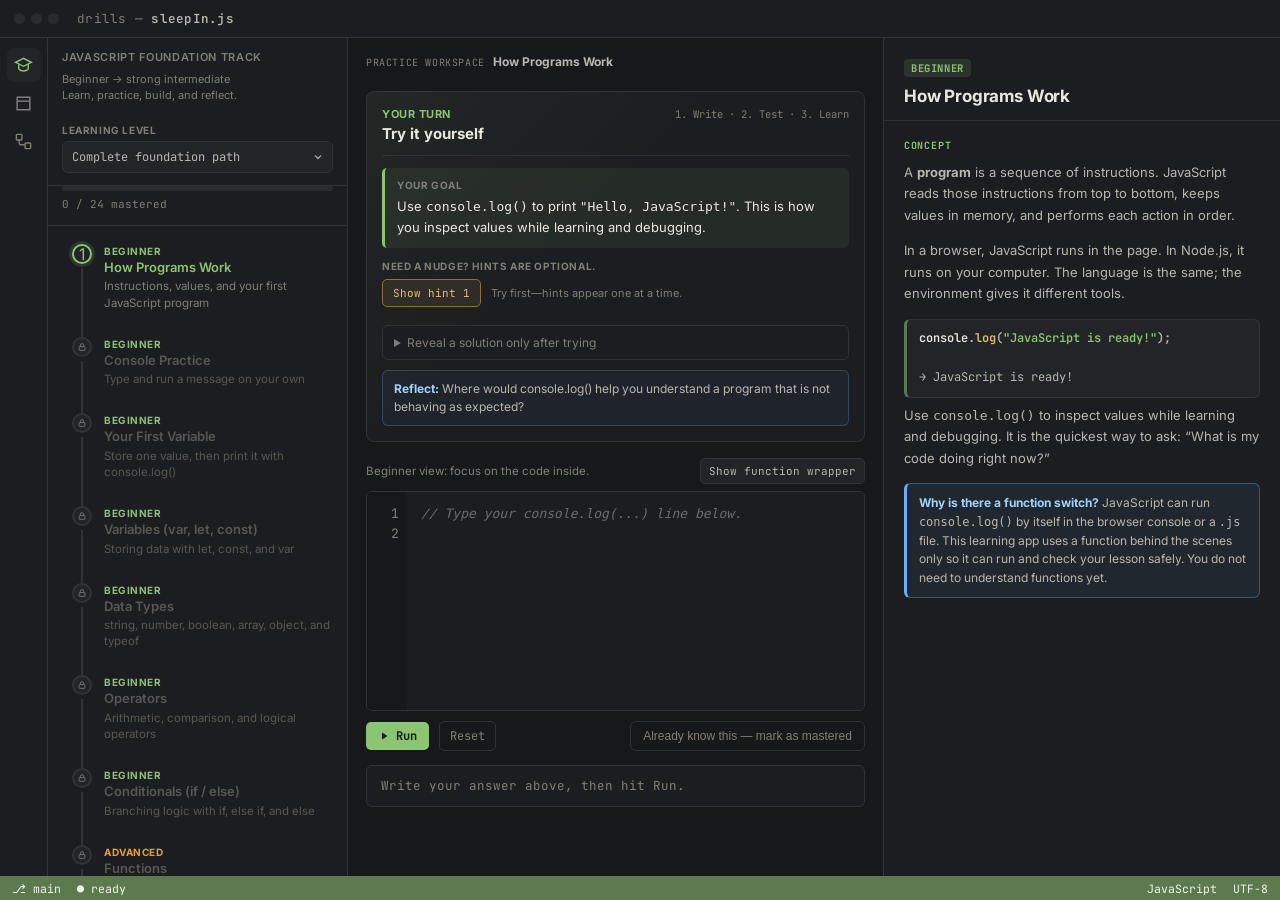
==== commit 18ab07ec: "Separate roadmap concepts from practice exercises" ====
--- a/index.html
+++ b/index.html
@@ -206,14 +206,15 @@
         <div class="roadmap-view" id="roadmapView">
           <div class="roadmap-path">
             <div class="roadmap-path-head">
-              <div class="sidebar-head">JAVASCRIPT ROADMAP</div>
+              <div class="sidebar-head">JAVASCRIPT FOUNDATION TRACK</div>
+              <div class="roadmap-track-copy">Beginner → strong intermediate<br>Learn, practice, build, and reflect.</div>
               <div class="roadmap-level-wrap">
                 <label for="roadmapLevelSelect">Learning level</label>
                 <select id="roadmapLevelSelect" class="roadmap-level-select">
-                  <option value="all">Complete path</option>
-                  <option value="easy">Beginner — fundamentals</option>
-                  <option value="medium">Advanced — core JavaScript</option>
-                  <option value="hard">Expert — modern JavaScript</option>
+                  <option value="all">Complete foundation path</option>
+                  <option value="easy">Start — fundamentals & logic</option>
+                  <option value="medium">Build — functions, data & browser</option>
+                  <option value="hard">Ship — async, APIs & projects</option>
                 </select>
               </div>
               <div class="roadmap-progress-wrap">
--- a/style.css
+++ b/style.css
@@ -536,6 +536,12 @@
 .roadmap-path-head {
   flex-shrink: 0;
 }
+.roadmap-track-copy {
+  padding: 0 14px 10px;
+  color: var(--text-2);
+  font-size: 11px;
+  line-height: 1.45;
+}
 .roadmap-level-wrap {
   display: grid;
   gap: 5px;
@@ -684,11 +690,85 @@
   flex-shrink: 0;
 }
 .roadmap-detail .rp-body {
-  max-width: 720px;
+  max-width: none;
+}
+.roadmap-lesson-layout {
+  display: grid;
+  grid-template-columns: minmax(0, 1.15fr) minmax(280px, 0.85fr);
+  flex: 1;
+  min-width: 0;
+  min-height: 0;
+}
+.roadmap-workspace,
+.roadmap-explanation {
+  min-width: 0;
+  overflow-y: auto;
+}
+.roadmap-workspace {
+  padding: 18px 20px 28px;
+  border-right: 1px solid var(--line);
+  background: var(--bg-0);
+}
+.roadmap-workspace-head {
+  display: flex;
+  align-items: baseline;
+  gap: 8px;
+  margin-bottom: 14px;
+  color: var(--text-2);
+  font-size: 11px;
+}
+.roadmap-workspace-head span {
+  font: 10px var(--mono);
+  text-transform: uppercase;
+  letter-spacing: 0.06em;
+}
+.roadmap-workspace-head strong {
+  color: var(--text-1);
+  font-size: 12px;
+}
+.roadmap-explanation {
+  background: var(--bg-1);
+}
+.roadmap-explanation .rp-head {
+  padding: 18px 20px 14px;
+  border-bottom: 1px solid var(--line);
+}
+.roadmap-explanation-body {
+  max-width: 620px;
+  padding: 18px 20px 30px;
+}
+.roadmap-explanation-body p {
+  margin: 0 0 14px;
+  color: var(--text-1);
+  font-size: 13px;
+  line-height: 1.65;
+}
+.roadmap-explanation-label {
+  margin-bottom: 10px;
+  color: var(--accent);
+  font: 10px var(--mono);
+  font-weight: 700;
+  letter-spacing: 0.08em;
+}
+@media (max-width: 800px) {
+  .roadmap-lesson-layout {
+    grid-template-columns: 1fr;
+    overflow-y: auto;
+  }
+  .roadmap-workspace,
+  .roadmap-explanation {
+    overflow: visible;
+  }
+  .roadmap-workspace {
+    border-right: 0;
+    border-bottom: 1px solid var(--line);
+  }
 }
 .roadmap-editor-wrap {
   display: flex;
   height: 220px;
+  min-height: 220px;
+  box-sizing: border-box;
   background: var(--bg-0);
   border: 1px solid var(--line);
   border-radius: 6px;
@@ -711,6 +791,8 @@
 }
 .roadmap-code-area {
   flex: 1;
+  min-width: 0;
+  min-height: 0;
   position: relative;
   background: var(--bg-1);
 }
@@ -864,6 +946,159 @@
   color: var(--text-1);
   margin-bottom: 7px;
 }
+.roadmap-learning-support {
+  margin-top: 12px;
+}
+.roadmap-practice {
+  margin: 22px 0 16px;
+  padding: 15px;
+  border: 1px solid var(--line);
+  border-radius: 8px;
+  background: linear-gradient(135deg, rgba(139, 196, 114, 0.06), transparent 42%), var(--bg-1);
+}
+.roadmap-practice-head {
+  display: flex;
+  align-items: flex-start;
+  justify-content: space-between;
+  gap: 12px;
+  padding-bottom: 12px;
+  border-bottom: 1px solid var(--line);
+}
+.roadmap-practice .rp-section-label {
+  display: block;
+  margin: 0 0 3px;
+  color: var(--accent);
+}
+.roadmap-practice h3 {
+  margin: 0;
+  color: var(--text-0);
+  font-size: 15px;
+}
+.roadmap-practice-step {
+  color: var(--text-2);
+  font: 10.5px var(--mono);
+  text-align: right;
+  white-space: nowrap;
+}
+.roadmap-task-card {
+  margin-top: 12px;
+  padding: 11px 12px;
+  border-left: 3px solid var(--accent);
+  border-radius: 5px;
+  background: rgba(139, 196, 114, 0.08);
+}
+.roadmap-task-card > span,
+.roadmap-help-label {
+  display: block;
+  color: var(--text-2);
+  font-size: 10px;
+  font-weight: 700;
+  letter-spacing: 0.06em;
+  text-transform: uppercase;
+}
+.roadmap-task-card p {
+  margin: 5px 0 0;
+  color: var(--text-0);
+  font-size: 13px;
+  line-height: 1.55;
+}
+.roadmap-help-label {
+  margin-bottom: 7px;
+}
+.roadmap-learning-actions {
+  display: flex;
+  align-items: center;
+  gap: 10px;
+}
+.roadmap-hint-btn,
+.roadmap-use-solution {
+  border: 1px solid #8d7137;
+  border-radius: 5px;
+  padding: 6px 10px;
+  background: rgba(212, 161, 92, 0.1);
+  color: #e1bd79;
+  font: 11px var(--mono);
+  cursor: pointer;
+}
+.roadmap-hint-btn:hover,
+.roadmap-use-solution:hover {
+  background: rgba(212, 161, 92, 0.18);
+}
+.roadmap-hint-btn:disabled {
+  opacity: 0.55;
+  cursor: default;
+}
+#roadmapHintProgress {
+  color: var(--text-2);
+  font-size: 11px;
+}
+.roadmap-hints {
+  display: grid;
+  gap: 6px;
+  margin-top: 8px;
+}
+.roadmap-hint {
+  display: grid;
+  gap: 2px;
+  padding: 8px 10px;
+  border-left: 3px solid var(--amber);
+  border-radius: 4px;
+  background: rgba(212, 161, 92, 0.07);
+  color: var(--text-1);
+  font-size: 12px;
+  line-height: 1.5;
+}
+.roadmap-hint b {
+  color: var(--amber);
+  font-size: 10px;
+  letter-spacing: 0.05em;
+  text-transform: uppercase;
+}
+.roadmap-solution {
+  margin-top: 10px;
+  border: 1px solid var(--line);
+  border-radius: 6px;
+  background: var(--bg-1);
+}
+.roadmap-solution summary {
+  padding: 9px 11px;
+  color: var(--text-2);
+  font-size: 12px;
+  cursor: pointer;
+}
+.roadmap-solution[open] summary {
+  color: var(--text-1);
+  border-bottom: 1px solid var(--line);
+}
+.roadmap-solution p {
+  margin: 10px 11px 7px;
+  font-size: 11.5px;
+}
+.roadmap-solution pre {
+  margin: 7px 11px;
+  padding: 9px;
+  overflow: auto;
+  border-radius: 4px;
+  background: var(--bg-0);
+  font: 12px/1.6 var(--mono);
+  white-space: pre-wrap;
+}
+.roadmap-use-solution {
+  margin: 2px 11px 11px;
+}
+.roadmap-reflection {
+  margin-top: 10px;
+  padding: 9px 11px;
+  border: 1px solid rgba(106, 176, 243, 0.25);
+  border-radius: 6px;
+  color: var(--text-1);
+  background: rgba(106, 176, 243, 0.05);
+  font-size: 12px;
+  line-height: 1.5;
+}
+.roadmap-reflection b {
+  color: #9fd1fa;
+}
 .roadmap-runner-note {
   margin: 14px 0;
   padding: 10px 12px;
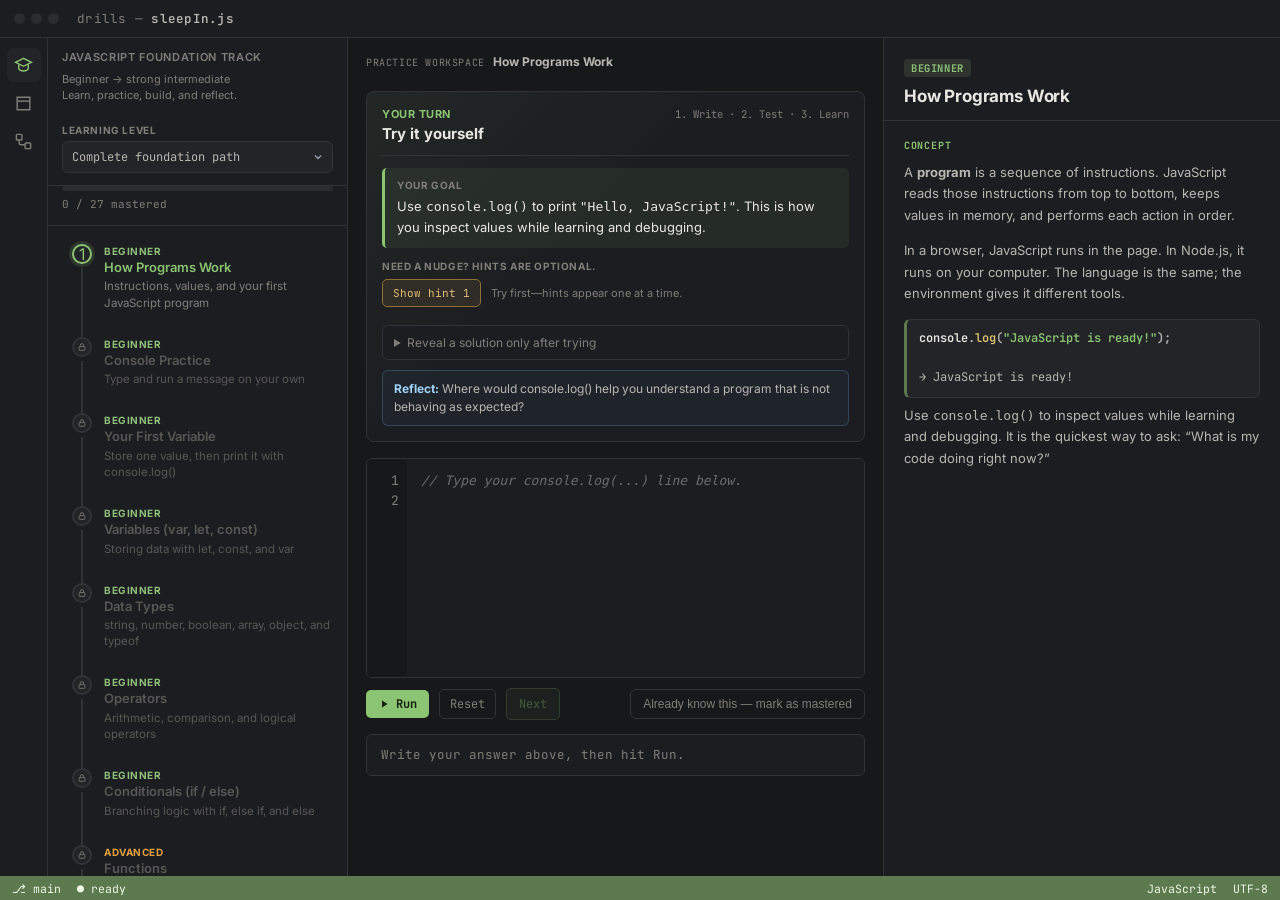
==== commit 2973d304: "feat: Add unlocked practical examples for every roadmap lesson" ====
--- a/index.html
+++ b/index.html
@@ -12,6 +12,7 @@
       rel="stylesheet"
     />
 
+    <script src="roadmap/lesson-practicals.js" defer></script>
     <script src="script.js" defer></script>
     <script src="planner.js" defer></script>
   </head>
--- a/style.css
+++ b/style.css
@@ -775,6 +775,10 @@
   overflow: hidden;
   margin-bottom: 10px;
 }
+.roadmap-editor-wrap:focus-within {
+  border-color: var(--line);
+  box-shadow: none;
+}
 .roadmap-gutter {
   width: 40px;
   flex-shrink: 0;
@@ -826,6 +830,17 @@
   outline: none;
   resize: none;
 }
+#roadmapCodeInput:focus,
+#roadmapCodeInput:focus-visible {
+  outline: none;
+}
+.roadmap-view button:focus,
+.roadmap-view button:focus-visible,
+.roadmap-view summary:focus,
+.roadmap-view summary:focus-visible {
+  outline: none;
+  box-shadow: none;
+}
 #roadmapCodeInput::selection {
   background: rgba(139, 196, 114, 0.35);
   color: transparent;
@@ -835,6 +850,22 @@
   align-items: center;
   gap: 10px;
   margin-bottom: 14px;
+}
+.roadmap-next-btn {
+  border: 1px solid var(--accent-dim);
+  border-radius: 5px;
+  padding: 7px 12px;
+  background: rgba(139, 196, 114, 0.12);
+  color: var(--accent);
+  font: 12px var(--mono);
+  cursor: pointer;
+}
+.roadmap-next-btn:hover:not(:disabled) {
+  background: rgba(139, 196, 114, 0.22);
+}
+.roadmap-next-btn:disabled {
+  opacity: 0.38;
+  cursor: not-allowed;
 }
 .roadmap-skip-btn {
   background: none;
@@ -873,6 +904,72 @@
   border-radius: 6px;
   margin-bottom: 14px;
 }
+.roadmap-practical-library {
+  margin: 0 0 16px;
+  padding: 14px;
+  border: 1px solid rgba(139, 196, 114, 0.35);
+  border-radius: 8px;
+  background: linear-gradient(135deg, rgba(139, 196, 114, 0.08), transparent 55%), var(--bg-1);
+}
+.roadmap-practical-library-head {
+  display: flex;
+  align-items: center;
+  justify-content: space-between;
+  gap: 10px;
+}
+.roadmap-practical-library-head .rp-section-label {
+  margin: 0;
+  color: var(--accent);
+}
+.roadmap-practical-library-head > span:last-child {
+  color: var(--text-2);
+  font: 11px var(--mono);
+}
+.roadmap-practical-library > p {
+  margin: 7px 0 12px;
+  color: var(--text-1);
+  font-size: 12.5px;
+}
+.roadmap-practical-list {
+  display: grid;
+  gap: 9px;
+}
+.roadmap-practical-card {
+  padding: 11px;
+  border: 1px solid var(--line);
+  border-radius: 6px;
+  background: var(--bg-2);
+}
+.roadmap-practical-card > div {
+  display: flex;
+  align-items: baseline;
+  gap: 8px;
+}
+.roadmap-practical-card span {
+  color: var(--accent);
+  font: 10px var(--mono);
+  text-transform: uppercase;
+}
+.roadmap-practical-card h4 {
+  margin: 0;
+  color: var(--text-0);
+  font-size: 13px;
+}
+.roadmap-practical-card p {
+  margin: 5px 0 8px;
+  color: var(--text-1);
+  font-size: 12px;
+  line-height: 1.5;
+}
+.roadmap-practical-card pre {
+  margin: 0;
+  padding: 9px 10px;
+  overflow-x: auto;
+  border-radius: 5px;
+  background: var(--bg-0);
+  color: var(--text-1);
+  font: 12px/1.6 var(--mono);
+}
 
 /* ===== Right panel: problem description ===== */
 .rightpanel {
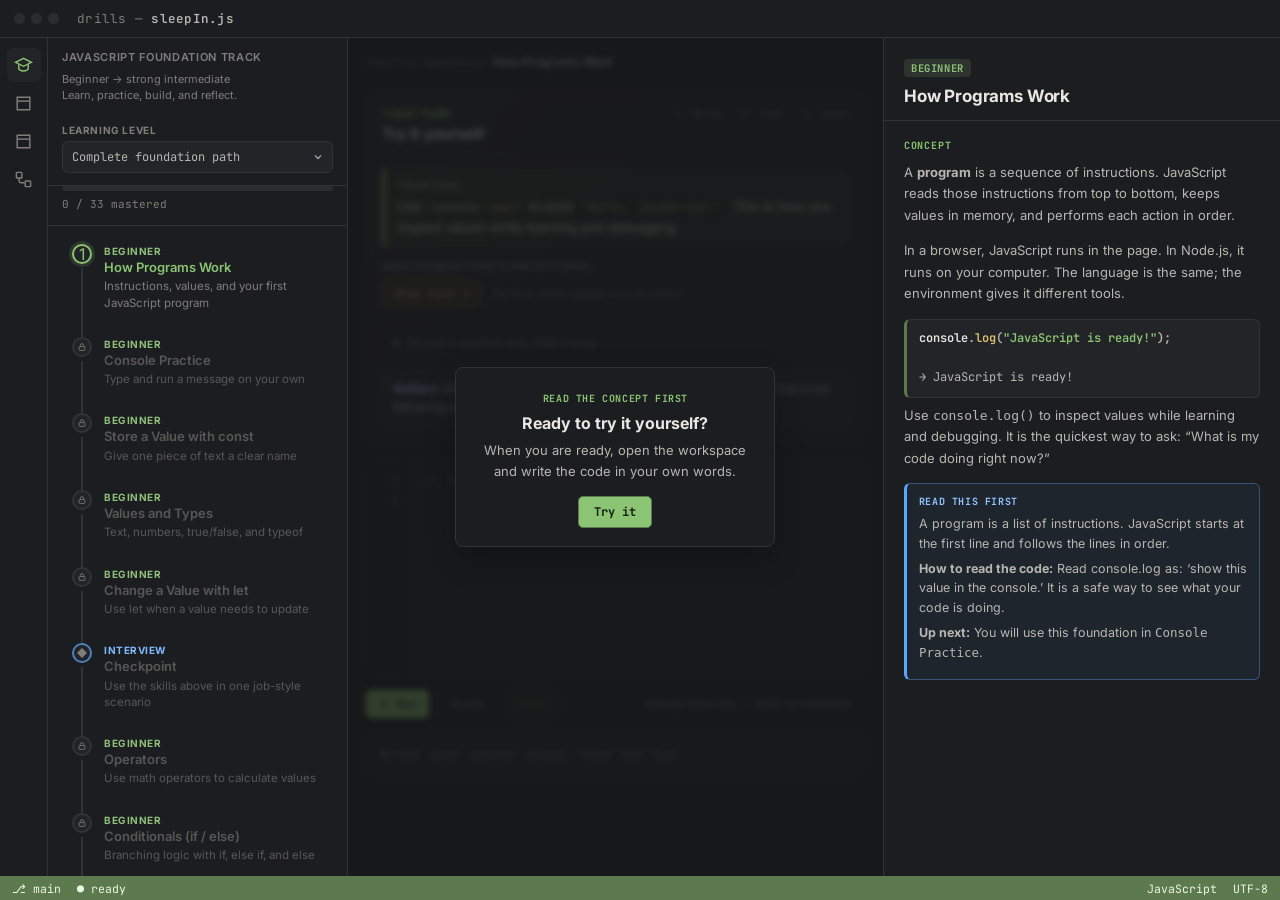
==== commit 9593968d: "feat: Create persistent stepper transitions" ====
--- a/index.html
+++ b/index.html
@@ -3,8 +3,8 @@
   <head>
     <meta charset="UTF-8" />
     <title>drills — practice coding problems</title>
-    <link rel="stylesheet" href="style.css" />
-    <link rel="stylesheet" href="planner.css" />
+    <link rel="stylesheet" href="css/app.css" />
+    <link rel="stylesheet" href="css/planner.css" />
     <meta name="viewport" content="width=device-width, initial-scale=1.0" />
     <link rel="preconnect" href="https://fonts.googleapis.com" />
     <link
@@ -12,9 +12,18 @@
       rel="stylesheet"
     />
 
-    <script src="roadmap/lesson-practicals.js" defer></script>
-    <script src="script.js" defer></script>
-    <script src="planner.js" defer></script>
+    <script src="js/roadmap/content/lesson-practicals.js" defer></script>
+    <script src="js/shared/editor-tools.js" defer></script>
+
+    <!-- New topic-stepper system (pilot) -->
+    <script src="js/roadmap/topics/variables.js" defer></script>
+    <script src="js/roadmap/topics/topic-stepper.js" defer></script>
+
+    <script src="js/roadmap/course-order.js" defer></script>
+    <script src="js/roadmap/practical-renderer.js" defer></script>
+    <script src="js/app/app.js" defer></script>
+    <script src="js/planner/config.js" defer></script>
+    <script src="js/planner/planner.js" defer></script>
   </head>
   <body>
     <div id="app">
@@ -43,6 +52,17 @@
             </svg>
           </button>
           <button title="Problems" id="problemsBtn">
+            <svg
+              viewBox="0 0 24 24"
+              fill="none"
+              stroke="currentColor"
+              stroke-width="1.8"
+            >
+              <path d="M4 4h16v16H4z" />
+              <path d="M4 9h16" />
+            </svg>
+          </button>
+          <button type="button" title="Test topic stepper" id="test-stepper">
             <svg
               viewBox="0 0 24 24"
               fill="none"
@@ -208,13 +228,18 @@
           <div class="roadmap-path">
             <div class="roadmap-path-head">
               <div class="sidebar-head">JAVASCRIPT FOUNDATION TRACK</div>
-              <div class="roadmap-track-copy">Beginner → strong intermediate<br>Learn, practice, build, and reflect.</div>
+              <div class="roadmap-track-copy">
+                Beginner → strong intermediate<br />Learn, practice, build, and
+                reflect.
+              </div>
               <div class="roadmap-level-wrap">
                 <label for="roadmapLevelSelect">Learning level</label>
                 <select id="roadmapLevelSelect" class="roadmap-level-select">
                   <option value="all">Complete foundation path</option>
                   <option value="easy">Start — fundamentals & logic</option>
-                  <option value="medium">Build — functions, data & browser</option>
+                  <option value="medium">
+                    Build — functions, data & browser
+                  </option>
                   <option value="hard">Ship — async, APIs & projects</option>
                 </select>
               </div>
--- a/css/app.css
+++ b/css/app.css
@@ -0,0 +1,2331 @@
+:root {
+  --bg-0: #17181a;
+  --bg-1: #1c1d20;
+  --bg-2: #232427;
+  --bg-3: #2b2c30;
+  --line: #323337;
+  --text-0: #e9e7e2;
+  --text-1: #b8b6b0;
+  --text-2: #807e78;
+  --accent: #8bc472;
+  --accent-dim: #5c7a4d;
+  --amber: #e3a13f;
+  --red: #d3695f;
+  --blue: #6fa8c9;
+  --mono: "JetBrains Mono", monospace;
+  --sans: "Inter", sans-serif;
+}
+* {
+  box-sizing: border-box;
+}
+html,
+body {
+  height: 100%;
+  margin: 0;
+}
+body {
+  background: var(--bg-0);
+  color: var(--text-0);
+  font-family: var(--sans);
+  overflow: hidden;
+}
+#app {
+  display: flex;
+  flex-direction: column;
+  height: 100vh;
+}
+
+/* ===== Top title bar ===== */
+.titlebar {
+  height: 38px;
+  flex-shrink: 0;
+  background: var(--bg-1);
+  border-bottom: 1px solid var(--line);
+  display: flex;
+  align-items: center;
+  padding: 0 14px;
+  gap: 10px;
+}
+.titlebar .dots {
+  display: flex;
+  gap: 6px;
+}
+.titlebar .dot {
+  width: 11px;
+  height: 11px;
+  border-radius: 50%;
+  background: var(--bg-3);
+}
+.titlebar .name {
+  font-family: var(--mono);
+  font-size: 12.5px;
+  color: var(--text-2);
+  margin-left: 8px;
+  letter-spacing: 0.02em;
+}
+.titlebar .name b {
+  color: var(--text-1);
+  font-weight: 600;
+}
+
+/* ===== Main body: activitybar + sidebar + editor area ===== */
+.main {
+  flex: 1;
+  display: flex;
+  min-height: 0;
+}
+
+/* Activity bar */
+.activitybar {
+  width: 48px;
+  flex-shrink: 0;
+  background: var(--bg-1);
+  border-right: 1px solid var(--line);
+  display: flex;
+  flex-direction: column;
+  align-items: center;
+  padding-top: 10px;
+  gap: 4px;
+}
+.activitybar button {
+  width: 34px;
+  height: 34px;
+  border: none;
+  background: transparent;
+  color: var(--text-2);
+  border-radius: 7px;
+  cursor: pointer;
+  display: flex;
+  align-items: center;
+  justify-content: center;
+  transition:
+    background 0.12s,
+    color 0.12s;
+}
+.activitybar button:hover {
+  color: var(--text-1);
+  background: var(--bg-2);
+}
+.activitybar button.active {
+  color: var(--accent);
+  background: var(--bg-2);
+}
+.activitybar svg {
+  width: 19px;
+  height: 19px;
+}
+
+/* Sidebar: problem list */
+.sidebar {
+  width: 270px;
+  flex-shrink: 0;
+  background: var(--bg-1);
+  border-right: 1px solid var(--line);
+  display: flex;
+  flex-direction: column;
+  overflow: hidden;
+}
+.sidebar-head {
+  padding: 12px 14px 8px;
+  font-size: 11px;
+  letter-spacing: 0.06em;
+  color: var(--text-2);
+  font-weight: 600;
+}
+.level-select-wrap {
+  position: relative;
+  margin: 0 14px 12px;
+}
+.level-select {
+  width: 100%;
+  appearance: none;
+  -webkit-appearance: none;
+  background: var(--bg-2);
+  border: 1px solid var(--line);
+  color: var(--text-0);
+  font-family: var(--sans);
+  font-size: 12px;
+  font-weight: 600;
+  padding: 7px 26px 7px 10px;
+  border-radius: 6px;
+  cursor: pointer;
+  outline: none;
+}
+.level-select:hover {
+  border-color: var(--accent-dim);
+}
+.level-select:focus {
+  border-color: var(--accent);
+}
+.level-select-chev {
+  position: absolute;
+  right: 9px;
+  top: 50%;
+  transform: translateY(-50%);
+  color: var(--text-2);
+  pointer-events: none;
+}
+.progress-wrap {
+  padding: 0 14px 12px;
+  border-bottom: 1px solid var(--line);
+}
+.progress-track {
+  height: 5px;
+  background: var(--bg-3);
+  border-radius: 3px;
+  overflow: hidden;
+}
+.progress-fill {
+  height: 100%;
+  background: var(--accent);
+  border-radius: 3px;
+  transition: width 0.3s;
+}
+.progress-label {
+  font-size: 11px;
+  color: var(--text-2);
+  margin-top: 6px;
+  font-family: var(--mono);
+}
+.tree {
+  flex: 1;
+  overflow-y: auto;
+  padding: 6px 0 16px;
+}
+.group-label {
+  display: flex;
+  align-items: center;
+  gap: 6px;
+  padding: 8px 14px 6px;
+  font-size: 11px;
+  font-weight: 700;
+  letter-spacing: 0.05em;
+  cursor: default;
+}
+.group-label .swatch {
+  width: 7px;
+  height: 7px;
+  border-radius: 2px;
+  flex-shrink: 0;
+}
+.group-label.easy {
+  color: #8fbf7a;
+}
+.group-label.medium {
+  color: var(--amber);
+}
+.group-label.hard {
+  color: var(--red);
+}
+.group-label .swatch.easy {
+  background: #8fbf7a;
+}
+.group-label .swatch.medium {
+  background: var(--amber);
+}
+.group-label .swatch.hard {
+  background: var(--red);
+}
+
+.prob-item {
+  display: flex;
+  align-items: center;
+  gap: 8px;
+  padding: 6px 14px 6px 26px;
+  font-size: 12.5px;
+  color: var(--text-1);
+  cursor: pointer;
+  border-left: 2px solid transparent;
+  font-family: var(--mono);
+}
+.prob-item:hover {
+  background: var(--bg-2);
+}
+.prob-item.active {
+  background: var(--bg-2);
+  color: var(--text-0);
+  border-left-color: var(--accent);
+}
+.prob-item .check {
+  width: 13px;
+  height: 13px;
+  flex-shrink: 0;
+  border-radius: 3px;
+  border: 1.5px solid var(--line);
+  display: flex;
+  align-items: center;
+  justify-content: center;
+}
+.prob-item.done .check {
+  background: var(--accent);
+  border-color: var(--accent);
+}
+.prob-item.done .check svg {
+  width: 9px;
+  height: 9px;
+  stroke: var(--bg-0);
+}
+.prob-item .tname {
+  overflow: hidden;
+  text-overflow: ellipsis;
+  white-space: nowrap;
+  flex: 1;
+}
+
+/* ===== Editor + terminal column ===== */
+.editor-col {
+  flex: 1;
+  display: flex;
+  flex-direction: column;
+  min-width: 0;
+}
+
+.tabs {
+  height: 36px;
+  flex-shrink: 0;
+  background: var(--bg-0);
+  border-bottom: 1px solid var(--line);
+  display: flex;
+  align-items: stretch;
+}
+.tab {
+  display: flex;
+  align-items: center;
+  gap: 8px;
+  padding: 0 14px;
+  font-size: 12.5px;
+  color: var(--text-1);
+  background: var(--bg-2);
+  border-right: 1px solid var(--line);
+  font-family: var(--mono);
+}
+.tab .dotmod {
+  width: 6px;
+  height: 6px;
+  border-radius: 50%;
+  background: var(--amber);
+  display: none;
+}
+.tab.modified .dotmod {
+  display: block;
+}
+
+.editor-terminal-split {
+  flex: 1;
+  display: flex;
+  flex-direction: column;
+  min-height: 0;
+}
+
+.editor-wrap {
+  flex: 1;
+  display: flex;
+  min-height: 0;
+  overflow: hidden;
+}
+.gutter {
+  width: 44px;
+  flex-shrink: 0;
+  background: var(--bg-0);
+  color: var(--text-2);
+  font-family: var(--mono);
+  font-size: 13px;
+  line-height: 20px;
+  text-align: right;
+  padding: 14px 8px 14px 0;
+  user-select: none;
+  overflow: hidden;
+  white-space: pre-line;
+}
+.code-area {
+  flex: 1;
+  position: relative;
+  background: var(--bg-0);
+}
+#codeInput,
+#highlightLayer {
+  position: absolute;
+  inset: 0;
+  width: 100%;
+  height: 100%;
+  margin: 0;
+  border: none;
+  font-family: var(--mono);
+  font-size: 13px;
+  line-height: 20px;
+  padding: 14px 16px;
+  white-space: pre-wrap;
+  overflow-x: hidden;
+  overflow-y: auto;
+  overflow-wrap: break-word;
+  tab-size: 2;
+  /* Keep JavaScript operators literal: show => and >= as two typed characters. */
+  font-variant-ligatures: none;
+  font-feature-settings:
+    "liga" 0,
+    "calt" 0;
+  word-wrap: normal;
+}
+#highlightLayer {
+  color: var(--text-0);
+  pointer-events: none;
+  z-index: 1;
+}
+#codeInput {
+  z-index: 2;
+  background: transparent;
+  color: transparent;
+  caret-color: var(--text-0);
+  outline: none;
+  resize: none;
+}
+#codeInput::selection {
+  background: rgba(139, 196, 114, 0.35);
+  color: transparent;
+}
+
+/* JS syntax highlighting token colors */
+.tok-keyword {
+  color: #c586c0;
+}
+.tok-string {
+  color: #8bc472;
+}
+.tok-number {
+  color: #d4a15c;
+}
+.tok-comment {
+  color: #6a6d70;
+  font-style: italic;
+}
+.tok-function {
+  color: #dcc26f;
+}
+.tok-operator {
+  color: #c9c9c9;
+}
+.tok-punct {
+  color: #b8b6b0;
+}
+.tok-boolean {
+  color: #6fa8c9;
+}
+
+/* Terminal */
+.terminal {
+  height: 230px;
+  flex-shrink: 0;
+  background: var(--bg-1);
+  border-top: 1px solid var(--line);
+  display: flex;
+  flex-direction: column;
+  position: relative;
+}
+.terminal.resizing {
+  transition: none;
+}
+.terminal.collapsed {
+  height: 36px !important;
+}
+.resize-handle {
+  position: absolute;
+  top: -4px;
+  left: 0;
+  right: 0;
+  height: 8px;
+  cursor: ns-resize;
+  z-index: 5;
+}
+.resize-handle:hover,
+.terminal.resizing .resize-handle {
+  background: linear-gradient(
+    to bottom,
+    transparent 40%,
+    var(--accent-dim) 40%,
+    var(--accent-dim) 60%,
+    transparent 60%
+  );
+}
+.terminal.collapsed .resize-handle {
+  cursor: default;
+  pointer-events: none;
+}
+.terminal-head {
+  height: 36px;
+  flex-shrink: 0;
+  display: flex;
+  align-items: center;
+  padding: 0 14px;
+  gap: 14px;
+  border-bottom: 1px solid var(--line);
+  cursor: pointer;
+}
+.terminal.collapsed .terminal-head {
+  border-bottom: none;
+}
+.terminal-head .ttitle {
+  font-size: 11px;
+  letter-spacing: 0.06em;
+  color: var(--text-2);
+  font-weight: 600;
+  display: flex;
+  align-items: center;
+  gap: 7px;
+}
+.terminal-head .chev {
+  color: var(--text-2);
+  transition: transform 0.15s;
+  display: flex;
+}
+.terminal.collapsed .chev {
+  transform: rotate(-90deg);
+}
+.terminal-body {
+  flex: 1;
+  overflow-y: auto;
+  padding: 10px 16px 16px;
+  font-family: var(--mono);
+  font-size: 12.5px;
+  line-height: 1.65;
+}
+.terminal.collapsed .terminal-body {
+  display: none;
+}
+.term-line {
+  white-space: pre-wrap;
+  word-break: break-word;
+}
+.term-prompt {
+  color: var(--blue);
+}
+.term-pass {
+  color: var(--accent);
+}
+.term-fail {
+  color: var(--red);
+}
+.term-dim {
+  color: var(--text-2);
+}
+.term-info {
+  color: var(--text-1);
+}
+.term-divider {
+  color: var(--line);
+}
+
+/* ===== Roadmap view toggling ===== */
+.roadmap-view {
+  display: none;
+  flex: 1;
+  min-width: 0;
+  overflow: hidden;
+}
+.main.view-roadmap .sidebar,
+.main.view-roadmap .editor-col,
+.main.view-roadmap .rightpanel {
+  display: none;
+}
+.main.view-roadmap .roadmap-view {
+  display: flex;
+}
+
+/* ===== Roadmap: left path column ===== */
+.roadmap-path {
+  width: 300px;
+  flex-shrink: 0;
+  background: var(--bg-1);
+  border-right: 1px solid var(--line);
+  display: flex;
+  flex-direction: column;
+  overflow: hidden;
+}
+.roadmap-path-head {
+  flex-shrink: 0;
+}
+.roadmap-track-copy {
+  padding: 0 14px 10px;
+  color: var(--text-2);
+  font-size: 11px;
+  line-height: 1.45;
+}
+.roadmap-level-wrap {
+  display: grid;
+  gap: 5px;
+  padding: 10px 14px 12px;
+  border-bottom: 1px solid var(--line);
+}
+.roadmap-level-wrap label {
+  color: var(--text-2);
+  font-size: 10px;
+  font-weight: 700;
+  letter-spacing: 0.06em;
+  text-transform: uppercase;
+}
+.roadmap-level-select {
+  width: 100%;
+  appearance: none;
+  border: 1px solid var(--line);
+  border-radius: 6px;
+  padding: 7px 28px 7px 9px;
+  background: var(--bg-2)
+    url("data:image/svg+xml,%3Csvg xmlns='http://www.w3.org/2000/svg' width='12' height='12' viewBox='0 0 24 24' fill='none' stroke='%239aa4b2' stroke-width='2.5'%3E%3Cpath d='m6 9 6 6 6-6'/%3E%3C/svg%3E")
+    no-repeat right 8px center;
+  color: var(--text-1);
+  font: 12px var(--mono);
+  cursor: pointer;
+}
+.roadmap-level-select:focus {
+  outline: none;
+  border-color: var(--accent-dim);
+}
+.roadmap-progress-wrap {
+  padding: 0 14px 14px;
+  border-bottom: 1px solid var(--line);
+}
+.roadmap-nodes {
+  flex: 1;
+  overflow-y: auto;
+  padding: 18px 0 24px;
+}
+.roadmap-node {
+  position: relative;
+  display: flex;
+  align-items: flex-start;
+  gap: 12px;
+  padding: 0 16px 26px 24px;
+  cursor: pointer;
+}
+.roadmap-node:last-child {
+  padding-bottom: 4px;
+}
+.roadmap-node::before {
+  content: "";
+  position: absolute;
+  left: 33px;
+  top: 24px;
+  bottom: -2px;
+  width: 2px;
+  background: var(--line);
+}
+.roadmap-node:last-child::before {
+  display: none;
+}
+.roadmap-node.completed::before {
+  background: var(--accent-dim);
+}
+.roadmap-node-dot {
+  flex-shrink: 0;
+  width: 20px;
+  height: 20px;
+  border-radius: 50%;
+  display: flex;
+  align-items: center;
+  justify-content: center;
+  background: var(--bg-2);
+  border: 2px solid var(--line);
+  color: var(--text-2);
+  z-index: 1;
+}
+.roadmap-node-body {
+  min-width: 0;
+  padding-top: 1px;
+}
+.roadmap-node-level {
+  font-size: 10px;
+  font-weight: 700;
+  letter-spacing: 0.05em;
+  margin-bottom: 2px;
+}
+.roadmap-node-level.easy {
+  color: #8fbf7a;
+}
+.roadmap-node-level.medium {
+  color: var(--amber);
+}
+.roadmap-node-level.hard {
+  color: var(--red);
+}
+.roadmap-node-title {
+  font-size: 13px;
+  font-weight: 600;
+  color: var(--text-0);
+  line-height: 1.35;
+}
+.roadmap-node-summary {
+  font-size: 11.5px;
+  color: var(--text-2);
+  margin-top: 2px;
+  line-height: 1.4;
+}
+.roadmap-node.locked {
+  cursor: not-allowed;
+}
+.roadmap-node.locked .roadmap-node-title,
+.roadmap-node.locked .roadmap-node-summary {
+  color: var(--text-2);
+  opacity: 0.6;
+}
+.roadmap-node.locked .roadmap-node-dot {
+  color: var(--text-2);
+}
+.roadmap-node.current .roadmap-node-dot {
+  border-color: var(--accent);
+  color: var(--accent);
+  box-shadow: 0 0 0 3px rgba(139, 196, 114, 0.15);
+}
+.roadmap-node.current .roadmap-node-title {
+  color: var(--accent);
+}
+.roadmap-node.completed .roadmap-node-dot {
+  background: var(--accent);
+  border-color: var(--accent);
+  color: var(--bg-0);
+}
+.roadmap-node:hover:not(.locked) .roadmap-node-dot {
+  border-color: var(--accent-dim);
+}
+
+/* ===== Roadmap: right detail panel ===== */
+.roadmap-detail {
+  flex: 1;
+  min-width: 0;
+  display: flex;
+  flex-direction: column;
+  overflow: hidden;
+  background: var(--bg-0);
+}
+.roadmap-detail .rp-head {
+  flex-shrink: 0;
+}
+.roadmap-detail .rp-body {
+  max-width: none;
+}
+.roadmap-lesson-layout {
+  display: grid;
+  grid-template-columns: minmax(0, 1.15fr) minmax(280px, 0.85fr);
+  flex: 1;
+  min-width: 0;
+  min-height: 0;
+}
+.roadmap-workspace,
+.roadmap-explanation {
+  min-width: 0;
+  overflow-y: auto;
+}
+.roadmap-workspace {
+  padding: 18px 20px 28px;
+  border-right: 1px solid var(--line);
+  background: var(--bg-0);
+  position: relative;
+}
+.roadmap-lesson-layout.is-interview-checkpoint {
+  grid-template-columns: minmax(0, 1fr);
+}
+.roadmap-lesson-layout.is-interview-checkpoint .roadmap-workspace {
+  border-right: 0;
+}
+.roadmap-workspace.is-concept-first > :not(.roadmap-workspace-gate) {
+  filter: blur(3px);
+  opacity: 0.28;
+  pointer-events: none;
+  user-select: none;
+}
+.roadmap-workspace-gate {
+  display: none;
+}
+.roadmap-workspace.is-concept-first .roadmap-workspace-gate {
+  position: absolute;
+  inset: 0;
+  z-index: 10;
+  display: grid;
+  place-items: center;
+  padding: 24px;
+  text-align: center;
+  background: rgba(22, 24, 25, 0.18);
+}
+.roadmap-workspace-gate > div {
+  max-width: 320px;
+  padding: 18px;
+  border: 1px solid var(--line);
+  border-radius: 8px;
+  background: var(--bg-1);
+  box-shadow: 0 12px 30px rgba(0, 0, 0, 0.24);
+}
+.roadmap-workspace-gate span {
+  color: var(--accent);
+  font: 10px var(--mono);
+  font-weight: 700;
+  letter-spacing: 0.06em;
+}
+.roadmap-workspace-gate h3 {
+  margin: 7px 0;
+  font-size: 16px;
+}
+.roadmap-workspace-gate p {
+  margin: 0 0 14px;
+  color: var(--text-1);
+  font-size: 12.5px;
+  line-height: 1.5;
+}
+.roadmap-workspace-start {
+  border: 1px solid var(--accent-dim);
+  border-radius: 5px;
+  padding: 7px 15px;
+  background: var(--accent);
+  color: #172012;
+  font: 12px var(--mono);
+  font-weight: 700;
+  cursor: pointer;
+}
+.roadmap-workspace-head {
+  display: flex;
+  align-items: baseline;
+  gap: 8px;
+  margin-bottom: 14px;
+  color: var(--text-2);
+  font-size: 11px;
+}
+.roadmap-workspace-head span {
+  font: 10px var(--mono);
+  text-transform: uppercase;
+  letter-spacing: 0.06em;
+}
+.roadmap-workspace-head strong {
+  color: var(--text-1);
+  font-size: 12px;
+}
+.roadmap-explanation {
+  background: var(--bg-1);
+}
+.roadmap-explanation .rp-head {
+  padding: 18px 20px 14px;
+  border-bottom: 1px solid var(--line);
+}
+.roadmap-explanation-body {
+  max-width: 620px;
+  padding: 18px 20px 30px;
+}
+.roadmap-explanation-body p {
+  margin: 0 0 14px;
+  color: var(--text-1);
+  font-size: 13px;
+  line-height: 1.65;
+}
+.roadmap-explanation-label {
+  margin-bottom: 10px;
+  color: var(--accent);
+  font: 10px var(--mono);
+  font-weight: 700;
+  letter-spacing: 0.08em;
+}
+@media (max-width: 800px) {
+  .roadmap-lesson-layout {
+    grid-template-columns: 1fr;
+    overflow-y: auto;
+  }
+  .roadmap-workspace,
+  .roadmap-explanation {
+    overflow: visible;
+  }
+  .roadmap-workspace {
+    border-right: 0;
+    border-bottom: 1px solid var(--line);
+  }
+}
+.roadmap-editor-wrap {
+  display: flex;
+  height: 220px;
+  min-height: 220px;
+  box-sizing: border-box;
+  background: var(--bg-0);
+  border: 1px solid var(--line);
+  border-radius: 6px;
+  overflow: hidden;
+  margin-bottom: 10px;
+}
+.roadmap-editor-wrap:focus-within {
+  border-color: var(--line);
+  box-shadow: none;
+}
+.roadmap-gutter {
+  width: 40px;
+  flex-shrink: 0;
+  background: var(--bg-0);
+  color: var(--text-2);
+  font-family: var(--mono);
+  font-size: 13px;
+  line-height: 20px;
+  text-align: right;
+  padding: 12px 8px 12px 0;
+  user-select: none;
+  overflow: hidden;
+  white-space: pre-line;
+}
+.roadmap-code-area {
+  flex: 1;
+  min-width: 0;
+  min-height: 0;
+  position: relative;
+  background: var(--bg-1);
+}
+#roadmapCodeInput,
+#roadmapHighlightLayer {
+  position: absolute;
+  inset: 0;
+  width: 100%;
+  height: 100%;
+  margin: 0;
+  border: none;
+  font-family: var(--mono);
+  font-size: 13px;
+  line-height: 20px;
+  padding: 12px 14px;
+  white-space: pre-wrap;
+  overflow-x: hidden;
+  overflow-y: auto;
+  overflow-wrap: break-word;
+  tab-size: 2;
+  /* Avoid font ligatures such as ⇒ or ≥ in the learning editor. */
+  font-variant-ligatures: none;
+  font-feature-settings:
+    "liga" 0,
+    "calt" 0;
+  word-wrap: normal;
+}
+.roadmap-live-preview {
+  margin: 12px 0;
+  border: 1px solid rgba(94, 165, 255, 0.38);
+  border-radius: 7px;
+  padding: 10px;
+  background: rgba(94, 165, 255, 0.04);
+}
+.roadmap-live-preview > div > span {
+  color: #8fc3ff;
+  font: 10px var(--mono);
+  font-weight: 700;
+  letter-spacing: 0.06em;
+}
+.roadmap-live-preview p {
+  margin: 4px 0 8px;
+  font-size: 12px;
+  color: var(--text-2);
+}
+.roadmap-live-preview iframe {
+  width: 100%;
+  min-height: 110px;
+  border: 1px solid var(--line);
+  border-radius: 5px;
+  background: #fff;
+}
+#roadmapInspector {
+  margin-top: 8px;
+  padding: 7px 9px;
+  border-left: 2px solid #5ea5ff;
+  background: var(--bg-2);
+  color: var(--text-2);
+  font: 11px var(--mono);
+}
+#roadmapInspector b,
+#roadmapInspector span {
+  display: block;
+}
+#roadmapInspector b {
+  color: var(--text-0);
+  margin-bottom: 3px;
+}
+#roadmapHighlightLayer {
+  color: var(--text-0);
+  pointer-events: none;
+  z-index: 1;
+}
+#roadmapCodeInput {
+  z-index: 2;
+  background: transparent;
+  color: transparent;
+  caret-color: var(--text-0);
+  outline: none;
+  resize: none;
+}
+#roadmapCodeInput:focus,
+#roadmapCodeInput:focus-visible {
+  outline: none;
+}
+.roadmap-view button:focus,
+.roadmap-view button:focus-visible,
+.roadmap-view summary:focus,
+.roadmap-view summary:focus-visible {
+  outline: none;
+  box-shadow: none;
+}
+#roadmapCodeInput::selection {
+  background: rgba(139, 196, 114, 0.35);
+  color: transparent;
+}
+.roadmap-actions {
+  display: flex;
+  align-items: center;
+  gap: 10px;
+  margin-bottom: 14px;
+}
+.roadmap-next-btn {
+  border: 1px solid var(--accent-dim);
+  border-radius: 5px;
+  padding: 7px 12px;
+  background: rgba(139, 196, 114, 0.12);
+  color: var(--accent);
+  font: 12px var(--mono);
+  cursor: pointer;
+}
+.roadmap-next-btn:hover:not(:disabled) {
+  background: rgba(139, 196, 114, 0.22);
+}
+.roadmap-next-btn:disabled {
+  opacity: 0.38;
+  cursor: not-allowed;
+}
+.roadmap-skip-btn {
+  background: none;
+  border: 1px solid var(--line);
+  color: var(--text-2);
+  font-size: 12px;
+  padding: 7px 12px;
+  border-radius: 6px;
+  cursor: pointer;
+  margin-left: auto;
+}
+.roadmap-skip-btn:hover {
+  color: var(--text-1);
+  border-color: var(--accent-dim);
+}
+.roadmap-terminal {
+  background: var(--bg-1);
+  border: 1px solid var(--line);
+  border-radius: 6px;
+  padding: 10px 14px;
+  font-family: var(--mono);
+  font-size: 12.5px;
+  line-height: 1.6;
+  min-height: 40px;
+}
+.roadmap-complete-banner {
+  display: flex;
+  align-items: center;
+  gap: 8px;
+  background: rgba(139, 196, 114, 0.12);
+  border: 1px solid var(--accent-dim);
+  color: var(--accent);
+  font-size: 12.5px;
+  font-weight: 600;
+  padding: 9px 12px;
+  border-radius: 6px;
+  margin-bottom: 14px;
+}
+.roadmap-practical-library {
+  margin: 0 0 16px;
+  padding: 14px;
+  border: 1px solid rgba(139, 196, 114, 0.35);
+  border-radius: 8px;
+  background:
+    linear-gradient(135deg, rgba(139, 196, 114, 0.08), transparent 55%),
+    var(--bg-1);
+}
+.roadmap-practical-library-head {
+  display: flex;
+  align-items: center;
+  justify-content: space-between;
+  gap: 10px;
+}
+.roadmap-practical-library-head .rp-section-label {
+  margin: 0;
+  color: var(--accent);
+}
+.roadmap-practical-library-head > span:last-child {
+  color: var(--text-2);
+  font: 11px var(--mono);
+}
+.roadmap-practical-library > p {
+  margin: 7px 0 12px;
+  color: var(--text-1);
+  font-size: 12.5px;
+}
+.roadmap-practical-list {
+  display: grid;
+  gap: 9px;
+}
+.roadmap-practical-card {
+  padding: 11px;
+  border: 1px solid var(--line);
+  border-radius: 6px;
+  background: var(--bg-2);
+}
+.roadmap-practical-card > div {
+  display: flex;
+  align-items: baseline;
+  gap: 8px;
+}
+.roadmap-practical-card span {
+  color: var(--accent);
+  font: 10px var(--mono);
+  text-transform: uppercase;
+}
+.roadmap-practical-card h4 {
+  margin: 0;
+  color: var(--text-0);
+  font-size: 13px;
+}
+.roadmap-practical-card p {
+  margin: 5px 0 8px;
+  color: var(--text-1);
+  font-size: 12px;
+  line-height: 1.5;
+}
+.roadmap-practical-expected {
+  margin: 8px 0;
+  padding: 8px 10px;
+  border-left: 3px solid var(--accent-dim);
+  border-radius: 4px;
+  background: var(--bg-0);
+}
+.roadmap-practical-expected span {
+  display: block;
+  margin-bottom: 3px;
+  color: var(--text-2);
+  font: 10px var(--mono);
+  text-transform: uppercase;
+}
+.roadmap-practical-expected code {
+  color: var(--text-0);
+  font: 12px var(--mono);
+  white-space: pre-wrap;
+}
+.roadmap-practical-start,
+.roadmap-try-another-btn {
+  border: 1px solid var(--accent-dim);
+  border-radius: 5px;
+  padding: 6px 10px;
+  background: rgba(139, 196, 114, 0.08);
+  color: var(--accent);
+  font: 11px var(--mono);
+  cursor: pointer;
+}
+.roadmap-practical-card.is-active {
+  border-color: var(--accent-dim);
+  background: rgba(139, 196, 114, 0.08);
+}
+.roadmap-practical-library.is-practicing .roadmap-practical-start {
+  display: none;
+}
+.roadmap-main-practical {
+  margin: 0 0 16px;
+  padding: 14px;
+  border: 1px solid rgba(94, 165, 255, 0.45);
+  border-radius: 8px;
+  background:
+    linear-gradient(135deg, rgba(94, 165, 255, 0.1), transparent 55%),
+    var(--bg-1);
+}
+.roadmap-main-practical .rp-section-label {
+  margin: 0 0 5px;
+  color: #79b8ff;
+}
+.roadmap-main-practical h3 {
+  margin: 0;
+  font-size: 14px;
+}
+.roadmap-main-practical > p {
+  margin: 7px 0;
+  color: var(--text-1);
+  font-size: 12.5px;
+  line-height: 1.5;
+}
+.roadmap-main-practical-start {
+  border: 1px solid #4b83bd;
+  border-radius: 5px;
+  padding: 6px 10px;
+  background: rgba(94, 165, 255, 0.1);
+  color: #9bcaff;
+  font: 11px var(--mono);
+  cursor: pointer;
+}
+.roadmap-main-practical.is-practicing .roadmap-main-practical-start {
+  display: none;
+}
+.roadmap-main-practical-hint {
+  margin-right: 8px;
+  border: 1px solid #4b83bd;
+  border-radius: 5px;
+  padding: 6px 10px;
+  background: transparent;
+  color: #9bcaff;
+  font: 11px var(--mono);
+  cursor: pointer;
+}
+.roadmap-main-practical-hint:disabled {
+  opacity: 0.48;
+  cursor: not-allowed;
+}
+.roadmap-main-practical-hint-text {
+  margin: 9px 0 0;
+  color: #b8d9ff;
+  font-size: 12px;
+  line-height: 1.5;
+}
+.roadmap-checkpoint-node .roadmap-node-dot {
+  color: #7dbbff;
+  border-color: #4b83bd;
+  line-height: 1;
+}
+.roadmap-checkpoint-node .checkpoint-glyph {
+  display: block;
+}
+.roadmap-checkpoint-node .roadmap-node-level {
+  color: #7dbbff;
+}
+.roadmap-checkpoint-node .roadmap-node-title {
+  color: #a9d0ff;
+}
+.tok-unused {
+  color: #69706d;
+}
+
+/* ===== Right panel: problem description ===== */
+.rightpanel {
+  width: 380px;
+  flex-shrink: 0;
+  background: var(--bg-1);
+  border-left: 1px solid var(--line);
+  display: flex;
+  flex-direction: column;
+  overflow: hidden;
+}
+.rp-head {
+  padding: 16px 18px 12px;
+  border-bottom: 1px solid var(--line);
+}
+.rp-diff {
+  display: inline-block;
+  font-family: var(--mono);
+  font-size: 10.5px;
+  letter-spacing: 0.06em;
+  font-weight: 700;
+  padding: 2px 7px;
+  border-radius: 4px;
+  margin-bottom: 9px;
+}
+.rp-diff.easy {
+  background: rgba(143, 191, 122, 0.14);
+  color: #8fbf7a;
+}
+.rp-diff.medium {
+  background: rgba(227, 161, 63, 0.14);
+  color: var(--amber);
+}
+.rp-diff.hard {
+  background: rgba(211, 105, 95, 0.14);
+  color: var(--red);
+}
+.rp-title {
+  font-size: 17px;
+  font-weight: 700;
+  color: var(--text-0);
+  letter-spacing: -0.01em;
+}
+.rp-body {
+  flex: 1;
+  overflow-y: auto;
+  padding: 16px 18px 24px;
+}
+.rp-body p {
+  font-size: 13px;
+  line-height: 1.65;
+  color: var(--text-1);
+  margin: 0 0 14px;
+}
+.rp-section-label {
+  font-size: 11px;
+  font-weight: 700;
+  letter-spacing: 0.05em;
+  color: var(--text-2);
+  margin: 18px 0 8px;
+}
+.example {
+  background: var(--bg-2);
+  border: 1px solid var(--line);
+  border-left: 3px solid var(--accent-dim);
+  border-radius: 6px;
+  padding: 9px 12px;
+  font-family: var(--mono);
+  font-variant-ligatures: none;
+  font-feature-settings:
+    "liga" 0,
+    "calt" 0;
+  font-size: 12px;
+  line-height: 1.65;
+  color: var(--text-1);
+  margin-bottom: 7px;
+}
+.roadmap-learning-support {
+  margin-top: 12px;
+}
+.roadmap-practice {
+  margin: 22px 0 16px;
+  padding: 15px;
+  border: 1px solid var(--line);
+  border-radius: 8px;
+  background:
+    linear-gradient(135deg, rgba(139, 196, 114, 0.06), transparent 42%),
+    var(--bg-1);
+}
+.roadmap-practice-head {
+  display: flex;
+  align-items: flex-start;
+  justify-content: space-between;
+  gap: 12px;
+  padding-bottom: 12px;
+  border-bottom: 1px solid var(--line);
+}
+.roadmap-practice .rp-section-label {
+  display: block;
+  margin: 0 0 3px;
+  color: var(--accent);
+}
+.roadmap-practice h3 {
+  margin: 0;
+  color: var(--text-0);
+  font-size: 15px;
+}
+.roadmap-concept-bridge {
+  margin-top: 14px;
+  padding: 11px 12px;
+  border: 1px solid rgba(94, 165, 255, 0.38);
+  border-left: 3px solid #5ea5ff;
+  border-radius: 6px;
+  background: rgba(94, 165, 255, 0.06);
+}
+.roadmap-concept-bridge > span {
+  display: block;
+  margin-bottom: 5px;
+  color: #8fc3ff;
+  font: 10px var(--mono);
+  font-weight: 700;
+  letter-spacing: 0.06em;
+}
+.roadmap-concept-bridge p {
+  margin: 6px 0;
+  color: var(--text-1);
+  font-size: 12.5px;
+  line-height: 1.55;
+}
+.roadmap-course-close {
+  margin-top: 16px;
+  padding: 12px;
+  border: 1px solid rgba(139, 196, 114, 0.4);
+  border-left: 3px solid var(--accent);
+  border-radius: 6px;
+  background: rgba(139, 196, 114, 0.055);
+}
+.roadmap-course-close > span {
+  color: var(--accent);
+  font: 10px var(--mono);
+  font-weight: 700;
+  letter-spacing: 0.06em;
+}
+.roadmap-course-close p {
+  margin: 7px 0 0;
+  font-size: 12.5px;
+  line-height: 1.55;
+}
+.roadmap-quote-guide {
+  margin: 13px 0;
+  padding: 11px 12px;
+  border: 1px solid rgba(220, 194, 111, 0.35);
+  border-left: 3px solid #dcc26f;
+  border-radius: 6px;
+  background: rgba(220, 194, 111, 0.05);
+}
+.roadmap-quote-guide > span {
+  color: #dcc26f;
+  font: 10px var(--mono);
+  font-weight: 700;
+  letter-spacing: 0.06em;
+}
+.roadmap-quote-guide p {
+  margin: 7px 0;
+  font-size: 12.5px;
+  line-height: 1.55;
+}
+.roadmap-recap-grid {
+  display: grid;
+  grid-template-columns: repeat(3, minmax(0, 1fr));
+  gap: 8px;
+  margin: 13px 0;
+}
+.roadmap-recap-grid section {
+  padding: 10px;
+  border: 1px solid rgba(94, 165, 255, 0.28);
+  border-radius: 6px;
+  background: rgba(94, 165, 255, 0.045);
+}
+.roadmap-recap-grid b {
+  display: block;
+  color: #8fc3ff;
+  font: 10px var(--mono);
+  font-weight: 700;
+  letter-spacing: 0.06em;
+}
+.roadmap-recap-grid p {
+  margin: 6px 0 0;
+  font-size: 12px;
+  line-height: 1.5;
+}
+@media (max-width: 760px) {
+  .roadmap-recap-grid {
+    grid-template-columns: 1fr;
+  }
+}
+.roadmap-practice.is-minimized {
+  margin: 8px 0 10px;
+  padding: 9px 11px;
+  opacity: 0.45;
+  background: var(--bg-1);
+  border-color: var(--line);
+  pointer-events: none;
+}
+.roadmap-practice.is-minimized .roadmap-practice-head {
+  padding-bottom: 5px;
+  border-bottom: 0;
+}
+.roadmap-practice.is-minimized .roadmap-practice-step {
+  display: none;
+}
+.roadmap-practice.is-minimized h3 {
+  font-size: 13px;
+}
+.roadmap-practice.is-minimized .roadmap-learning-support {
+  display: none;
+}
+.roadmap-practice.is-minimized .roadmap-task-card {
+  margin-top: 5px;
+  padding: 6px 8px;
+  border-left-color: var(--text-2);
+  background: transparent;
+}
+.roadmap-practice.is-minimized .roadmap-task-card > span {
+  display: none;
+}
+.roadmap-practice.is-minimized .roadmap-task-card p {
+  margin: 0;
+  font-size: 11.5px;
+  line-height: 1.4;
+}
+.roadmap-practice-step {
+  color: var(--text-2);
+  font: 10.5px var(--mono);
+  text-align: right;
+  white-space: nowrap;
+}
+.roadmap-task-card {
+  margin-top: 12px;
+  padding: 11px 12px;
+  border-left: 3px solid var(--accent);
+  border-radius: 5px;
+  background: rgba(139, 196, 114, 0.08);
+}
+.roadmap-task-card > span,
+.roadmap-help-label {
+  display: block;
+  color: var(--text-2);
+  font-size: 10px;
+  font-weight: 700;
+  letter-spacing: 0.06em;
+  text-transform: uppercase;
+}
+.roadmap-task-card p {
+  margin: 5px 0 0;
+  color: var(--text-0);
+  font-size: 13px;
+  line-height: 1.55;
+}
+.roadmap-task-card .roadmap-goal-code {
+  display: inline;
+  padding: 1px 4px;
+  border-radius: 3px;
+  background: rgba(0, 0, 0, 0.22);
+  color: var(--text-0);
+  font-family: var(--mono);
+  font-size: 0.94em;
+  font-variant-ligatures: none;
+  font-feature-settings:
+    "liga" 0,
+    "calt" 0;
+}
+.roadmap-help-label {
+  margin-bottom: 7px;
+}
+.roadmap-learning-actions {
+  display: flex;
+  align-items: center;
+  gap: 10px;
+}
+.roadmap-hint-btn,
+.roadmap-use-solution {
+  border: 1px solid #8d7137;
+  border-radius: 5px;
+  padding: 6px 10px;
+  background: rgba(212, 161, 92, 0.1);
+  color: #e1bd79;
+  font: 11px var(--mono);
+  cursor: pointer;
+}
+.roadmap-hint-btn:hover,
+.roadmap-use-solution:hover {
+  background: rgba(212, 161, 92, 0.18);
+}
+.roadmap-hint-btn:disabled {
+  opacity: 0.55;
+  cursor: default;
+}
+#roadmapHintProgress {
+  color: var(--text-2);
+  font-size: 11px;
+}
+.roadmap-hints {
+  display: grid;
+  gap: 6px;
+  margin-top: 8px;
+}
+.roadmap-hint {
+  display: grid;
+  gap: 2px;
+  padding: 8px 10px;
+  border-left: 3px solid var(--amber);
+  border-radius: 4px;
+  background: rgba(212, 161, 92, 0.07);
+  color: var(--text-1);
+  font-size: 12px;
+  line-height: 1.5;
+}
+.roadmap-hint b {
+  color: var(--amber);
+  font-size: 10px;
+  letter-spacing: 0.05em;
+  text-transform: uppercase;
+}
+.roadmap-solution {
+  margin-top: 10px;
+  border: 1px solid var(--line);
+  border-radius: 6px;
+  background: var(--bg-1);
+}
+.roadmap-solution summary {
+  padding: 9px 11px;
+  color: var(--text-2);
+  font-size: 12px;
+  cursor: pointer;
+}
+.roadmap-solution[open] summary {
+  color: var(--text-1);
+  border-bottom: 1px solid var(--line);
+}
+.roadmap-solution p {
+  margin: 10px 11px 7px;
+  font-size: 11.5px;
+}
+.roadmap-solution pre {
+  margin: 7px 11px;
+  padding: 9px;
+  overflow: auto;
+  border-radius: 4px;
+  background: var(--bg-0);
+  font: 12px/1.6 var(--mono);
+  white-space: pre-wrap;
+}
+.roadmap-use-solution {
+  margin: 2px 11px 11px;
+}
+.roadmap-reflection {
+  margin-top: 10px;
+  padding: 9px 11px;
+  border: 1px solid rgba(106, 176, 243, 0.25);
+  border-radius: 6px;
+  color: var(--text-1);
+  background: rgba(106, 176, 243, 0.05);
+  font-size: 12px;
+  line-height: 1.5;
+}
+.roadmap-reflection b {
+  color: #9fd1fa;
+}
+.roadmap-runner-note {
+  margin: 14px 0;
+  padding: 10px 12px;
+  border: 1px solid rgba(106, 176, 243, 0.35);
+  border-left: 3px solid #6ab0f3;
+  border-radius: 6px;
+  background: rgba(106, 176, 243, 0.07);
+  color: var(--text-1);
+  font-size: 12px;
+  line-height: 1.55;
+}
+.roadmap-runner-note b {
+  color: #9fd1fa;
+}
+.roadmap-code-toolbar {
+  display: flex;
+  align-items: center;
+  justify-content: space-between;
+  gap: 10px;
+  margin: 14px 0 7px;
+  color: var(--text-2);
+  font-size: 11.5px;
+}
+.roadmap-wrapper-toggle {
+  flex-shrink: 0;
+  border: 1px solid var(--line);
+  border-radius: 5px;
+  padding: 5px 8px;
+  background: var(--bg-2);
+  color: var(--text-1);
+  font: 11px var(--mono);
+  cursor: pointer;
+}
+.roadmap-wrapper-toggle:hover {
+  border-color: var(--accent-dim);
+  color: var(--accent);
+}
+.example b {
+  display: block;
+  color: var(--text-0);
+  font-weight: 600;
+  white-space: pre-wrap;
+}
+.hint-box {
+  background: var(--bg-2);
+  border: 1px solid var(--line);
+  border-radius: 6px;
+  padding: 10px 12px;
+  font-size: 12.5px;
+  color: var(--text-1);
+  line-height: 1.55;
+  margin-top: 6px;
+  cursor: pointer;
+}
+.hint-box .hint-label {
+  color: var(--blue);
+  font-weight: 600;
+  font-size: 11.5px;
+}
+.hint-content {
+  display: none;
+  margin-top: 6px;
+}
+.hint-box.open .hint-content {
+  display: block;
+}
+
+/* ===== Bottom status bar ===== */
+.statusbar {
+  height: 24px;
+  flex-shrink: 0;
+  background: var(--accent-dim);
+  color: #eef7e8;
+  display: flex;
+  align-items: center;
+  justify-content: space-between;
+  padding: 0 12px;
+  font-size: 11.5px;
+  font-family: var(--mono);
+}
+.statusbar .sb-left,
+.statusbar .sb-right {
+  display: flex;
+  gap: 16px;
+  align-items: center;
+}
+
+/* ===== Buttons in editor toolbar ===== */
+.toolbar {
+  height: 0;
+}
+.run-btn-row {
+  display: flex;
+  align-items: center;
+  gap: 8px;
+  padding: 0 12px;
+  height: 36px;
+  background: var(--bg-0);
+  border-bottom: 1px solid var(--line);
+  flex-shrink: 0;
+}
+.run-btn {
+  display: flex;
+  align-items: center;
+  gap: 6px;
+  background: var(--accent);
+  color: #16210f;
+  border: none;
+  font-family: var(--mono);
+  font-weight: 700;
+  font-size: 12px;
+  padding: 6px 12px;
+  border-radius: 5px;
+  cursor: pointer;
+}
+.run-btn:hover {
+  filter: brightness(1.08);
+}
+.run-btn:active {
+  transform: translateY(1px);
+}
+.reset-btn {
+  display: flex;
+  align-items: center;
+  gap: 6px;
+  background: transparent;
+  color: var(--text-2);
+  border: 1px solid var(--line);
+  font-family: var(--mono);
+  font-size: 12px;
+  padding: 6px 10px;
+  border-radius: 5px;
+  cursor: pointer;
+}
+.reset-btn:hover {
+  color: var(--text-1);
+  border-color: var(--text-2);
+}
+.spacer {
+  flex: 1;
+}
+.kbd-hint {
+  font-size: 11px;
+  color: var(--text-2);
+  font-family: var(--mono);
+}
+
+.nav-btn {
+  display: flex;
+  align-items: center;
+  justify-content: center;
+  width: 28px;
+  height: 28px;
+  background: transparent;
+  color: var(--text-2);
+  border: 1px solid var(--line);
+  border-radius: 5px;
+  cursor: pointer;
+}
+.nav-btn:hover:not(:disabled) {
+  color: var(--text-1);
+  border-color: var(--text-2);
+}
+.nav-btn:disabled {
+  opacity: 0.35;
+  cursor: default;
+}
+.nav-btn svg {
+  width: 14px;
+  height: 14px;
+}
+
+::-webkit-scrollbar {
+  width: 10px;
+  height: 10px;
+}
+::-webkit-scrollbar-track {
+  background: transparent;
+}
+::-webkit-scrollbar-thumb {
+  background: var(--bg-3);
+  border-radius: 5px;
+}
+::-webkit-scrollbar-thumb:hover {
+  background: var(--line);
+}
+
+@media (max-width: 980px) {
+  .rightpanel {
+    display: none;
+  }
+}
+@media (max-width: 760px) {
+  .sidebar {
+    display: none;
+  }
+}
+
+/* Topic Stepper — lesson steps + challenge runner
+   Uses the same theme tokens as the rest of the site (see app.css :root) */
+
+.topic-stepper {
+  display: flex;
+  flex-direction: column;
+  height: 100vh;
+  min-height: 100vh;
+  background: var(--bg-0);
+  color: var(--text-0);
+  font-family: -apple-system, BlinkMacSystemFont, "Segoe UI", sans-serif;
+}
+
+/* ---------- header / progress ---------- */
+.topic-stepper-header {
+  padding: 18px 24px 14px;
+  border-bottom: 1px solid var(--line);
+  background: var(--bg-1);
+}
+
+.topic-stepper-crumbs {
+  font-size: 12px;
+  color: var(--text-2);
+  margin-bottom: 6px;
+}
+
+.topic-stepper-crumbs span + span::before {
+  content: " > ";
+  color: var(--text-2);
+  margin: 0 4px;
+}
+
+.topic-stepper-title {
+  font-size: 22px;
+  font-weight: 700;
+  color: var(--accent);
+  margin: 0 0 12px;
+}
+
+.topic-stepper-progress-track {
+  height: 4px;
+  border-radius: 2px;
+  background: var(--bg-3);
+  overflow: hidden;
+}
+
+.topic-stepper-progress-fill {
+  height: 100%;
+  background: var(--accent);
+  transition: width 0.25s ease;
+}
+
+/* ---------- body: chunked lesson text ---------- */
+.topic-stepper-body {
+  flex: 1;
+  overflow-y: auto;
+  position: relative;
+  display: flex;
+  flex-direction: column;
+  justify-content: center;
+  align-items: center;
+  padding: 28px 24px;
+  max-width: none;
+}
+
+.topic-stepper-lesson-body {
+  overflow: hidden;
+}
+
+.topic-step-track {
+  position: relative;
+  width: min(760px, 100%);
+  min-height: 400px;
+  --topic-step-distance: 200px;
+}
+
+.topic-step-track.is-advancing {
+  animation: topic-track-scroll 0.72s cubic-bezier(0.22, 1, 0.36, 1) both;
+}
+
+@keyframes topic-track-scroll {
+  from {
+    transform: translateY(0);
+  }
+  to {
+    transform: translateY(calc(-1 * var(--topic-step-distance)));
+  }
+}
+
+.topic-step-bullet {
+  display: flex;
+  gap: 10px;
+  width: min(760px, 100%);
+  margin: 0 auto 22px;
+  font-size: 18px;
+  line-height: 1.6;
+  color: var(--text-0);
+  animation: topic-step-in 0.46s cubic-bezier(0.22, 1, 0.36, 1) both;
+}
+
+.topic-step-bullet::before {
+  content: "•";
+  color: var(--accent);
+  flex-shrink: 0;
+}
+
+.topic-step-bullet code {
+  background: var(--bg-3);
+  border: 1px solid var(--line);
+  border-radius: 4px;
+  padding: 1px 6px;
+  font-family: var(--mono);
+  font-size: 13px;
+  color: var(--accent);
+}
+
+@keyframes topic-step-in {
+  from {
+    transform: translateY(72px);
+  }
+  to {
+    transform: translateY(0);
+  }
+}
+
+.topic-step-track .topic-step-bullet {
+  animation: none;
+}
+
+.topic-step-previous {
+  position: absolute;
+  left: 0;
+  top: -24px;
+  width: 100%;
+  margin: 0;
+  color: var(--text-1);
+  opacity: 0.55;
+  animation: none;
+}
+
+.topic-step-history {
+  position: absolute;
+  left: 0;
+  top: -88px;
+  width: 100%;
+  transform: none;
+  animation: none;
+}
+
+.topic-step-history .topic-step-bullet {
+  width: 100%;
+  margin: 0 0 16px;
+  color: var(--text-1);
+  opacity: 0.55;
+}
+
+.topic-step-history .topic-step-snippet {
+  width: 100%;
+  margin: 0;
+}
+
+.topic-step-history-console {
+  position: static;
+  border-right: 0;
+  border-bottom: 0;
+  border-left: 0;
+  border-radius: 0;
+}
+
+.topic-step-current {
+  position: absolute;
+  top: 50%;
+  left: 0;
+  display: flex;
+  flex-direction: column;
+  align-items: center;
+  width: 100%;
+  transform: translateY(-50%);
+  transition: opacity 0.72s cubic-bezier(0.22, 1, 0.36, 1);
+}
+
+.topic-step-next-preview {
+  position: absolute;
+  top: calc(50% + var(--topic-step-distance));
+  left: 0;
+  width: 100%;
+  transform: translateY(-50%);
+  opacity: 0.42;
+  transition: opacity 0.72s cubic-bezier(0.22, 1, 0.36, 1);
+}
+
+.topic-step-track.is-advancing .topic-step-current {
+  opacity: 0.55;
+}
+
+.topic-step-track.is-advancing .topic-step-next-preview {
+  opacity: 1;
+}
+
+.topic-step-next-preview .topic-step-bullet {
+  margin-bottom: 22px;
+}
+
+.topic-step-next-preview .topic-run-btn {
+  pointer-events: none;
+}
+
+.topic-step-next-preview.is-active {
+  opacity: 1;
+}
+
+.topic-step-next-preview.is-active .topic-run-btn {
+  pointer-events: auto;
+}
+
+.topic-step-current.is-scrolling-past,
+.topic-step-next-preview.is-scrolling-past {
+  opacity: 0.55;
+}
+
+@keyframes topic-previous-in {
+  from {
+    transform: translate(-50%, 120px);
+  }
+  to {
+    transform: translate(-50%, 0);
+  }
+}
+
+@keyframes topic-history-in {
+  from {
+    transform: translate(-50%, 120px);
+  }
+  to {
+    transform: translate(-50%, 0);
+  }
+}
+.topic-stepper-body.is-leaving > * {
+  animation: topic-step-out 0.46s cubic-bezier(0.4, 0, 1, 1) both;
+}
+
+.topic-stepper-body.is-leaving .topic-step-previous {
+  animation: topic-previous-out 0.46s cubic-bezier(0.4, 0, 1, 1) both;
+}
+
+@keyframes topic-step-out {
+  to {
+    transform: translateY(-96px);
+  }
+}
+
+@keyframes topic-previous-out {
+  to {
+    transform: translate(-50%, -96px);
+  }
+}
+
+/* ---------- snippet / code block ---------- */
+.topic-step-snippet {
+  width: min(760px, 100%);
+  margin: 4px auto 24px;
+  border: 1px solid var(--line);
+  border-radius: 8px;
+  position: relative;
+  overflow: hidden;
+  background: var(--bg-2);
+}
+
+.topic-step-snippet.has-console-output {
+  border-radius: 8px 8px 0 0;
+  overflow: visible;
+}
+
+.topic-step-snippet.needs-run {
+  border-color: var(--accent-dim);
+}
+
+.topic-step-snippet.needs-run.has-console-output .topic-step-console {
+  border-right-color: var(--accent-dim);
+  border-bottom-color: var(--accent-dim);
+  border-left-color: var(--accent-dim);
+}
+
+.topic-step-snippet-code {
+  padding: 14px 16px;
+  font-family: var(--mono);
+  font-size: 13px;
+  line-height: 1.6;
+  color: var(--text-0);
+  white-space: pre-wrap;
+}
+
+.topic-step-snippet-footer {
+  display: flex;
+  align-items: center;
+  justify-content: space-between;
+  padding: 8px 12px;
+  border-top: 1px solid var(--line);
+  background: var(--bg-1);
+}
+
+.topic-step-snippet-label {
+  font-size: 11px;
+  font-family: var(--mono);
+  color: var(--text-2);
+  text-transform: uppercase;
+  letter-spacing: 0.05em;
+}
+
+.topic-run-btn {
+  background: var(--accent);
+  color: var(--bg-0);
+  border: none;
+  border-radius: 6px;
+  padding: 7px 16px;
+  font-size: 13px;
+  font-weight: 600;
+  cursor: pointer;
+  transition: opacity 0.15s ease;
+}
+
+.topic-run-btn:hover {
+  opacity: 0.85;
+}
+.topic-run-btn:active {
+  opacity: 0.7;
+}
+
+.topic-step-console {
+  position: absolute;
+  z-index: 1;
+  top: 100%;
+  left: -1px;
+  right: -1px;
+  border-top: 1px solid var(--line);
+  border-right: 1px solid var(--line);
+  border-bottom: 1px solid var(--line);
+  border-left: 1px solid var(--line);
+  border-radius: 0 0 8px 8px;
+  background: var(--bg-0);
+  padding: 12px 16px;
+  font-family: var(--mono);
+  font-size: 13px;
+  min-height: 20px;
+  color: var(--text-1);
+}
+
+.topic-step-console-label {
+  font-size: 10px;
+  color: var(--text-2);
+  text-transform: uppercase;
+  letter-spacing: 0.05em;
+  margin-bottom: 6px;
+}
+
+.topic-step-console .is-error {
+  color: #e0796b;
+}
+.topic-step-console .is-value {
+  color: var(--text-0);
+}
+
+/* A completed example keeps its output inside the card after it scrolls up. */
+.topic-step-history .topic-step-history-console {
+  position: static;
+  top: auto;
+  right: auto;
+  left: auto;
+  z-index: auto;
+  border-right: 0;
+  border-bottom: 0;
+  border-left: 0;
+  border-radius: 0;
+}
+
+.topic-step-run-hint {
+  width: min(760px, 100%);
+  font-size: 12px;
+  color: var(--text-2);
+  margin-top: -14px;
+  margin-bottom: 24px;
+  font-style: italic;
+}
+
+/* ---------- footer: continue button ---------- */
+.topic-stepper-footer {
+  padding: 14px 24px;
+  border-top: 1px solid var(--line);
+  background: var(--bg-1);
+  display: flex;
+  justify-content: center;
+}
+
+.topic-continue-btn {
+  background: var(--accent);
+  color: var(--bg-0);
+  border: none;
+  border-radius: 6px;
+  padding: 10px 26px;
+  font-size: 14px;
+  font-weight: 700;
+  cursor: pointer;
+  transition: opacity 0.15s ease;
+}
+
+.topic-continue-btn:disabled {
+  background: var(--bg-3);
+  color: var(--text-2);
+  cursor: not-allowed;
+}
+
+.topic-continue-btn:not(:disabled):hover {
+  opacity: 0.85;
+}
+
+.topic-step-next {
+  width: 42px;
+  height: 42px;
+  padding: 0;
+  border-radius: 50%;
+  font-size: 24px;
+  line-height: 1;
+}
+
+/* ---------- challenge screen ---------- */
+.topic-challenge-header {
+  padding: 4px 0 16px;
+}
+
+.topic-challenge-title {
+  font-size: 20px;
+  font-weight: 700;
+  color: var(--accent);
+  margin: 0 0 8px;
+}
+
+.topic-challenge-task {
+  width: min(760px, 100%);
+  font-size: 14px;
+  color: var(--text-1);
+  line-height: 1.55;
+}
+
+.topic-challenge-task i {
+  color: var(--text-0);
+  font-style: normal;
+  font-weight: 600;
+}
+
+.topic-challenge-editor {
+  width: min(760px, 100%);
+  margin-top: 16px;
+  border: 1px solid var(--line);
+  border-radius: 8px;
+  overflow: hidden;
+  background: var(--bg-2);
+}
+
+.topic-challenge-textarea {
+  width: 100%;
+  min-height: 140px;
+  background: transparent;
+  border: none;
+  outline: none;
+  resize: vertical;
+  padding: 14px 16px;
+  font-family: var(--mono);
+  font-size: 13px;
+  line-height: 1.6;
+  color: var(--text-0);
+  box-sizing: border-box;
+}
+
+.topic-challenge-editor-footer {
+  display: flex;
+  align-items: center;
+  justify-content: space-between;
+  padding: 8px 12px;
+  border-top: 1px solid var(--line);
+  background: var(--bg-1);
+}
+
+.topic-reset-link {
+  background: none;
+  border: none;
+  color: var(--text-2);
+  font-size: 12px;
+  cursor: pointer;
+  text-decoration: underline;
+}
+
+.topic-reset-link:hover {
+  color: var(--text-1);
+}
+
+.topic-challenge-console {
+  width: min(760px, 100%);
+  box-sizing: border-box;
+  margin-top: 14px;
+  border: 1px solid var(--line);
+  border-radius: 8px;
+  padding: 12px 16px;
+  background: var(--bg-0);
+  font-family: var(--mono);
+  font-size: 13px;
+  min-height: 24px;
+  color: var(--text-1);
+}
+
+.topic-challenge-verdict {
+  margin-top: 12px;
+  font-size: 13px;
+  font-weight: 600;
+  display: flex;
+  align-items: center;
+  gap: 6px;
+}
+
+.topic-challenge-verdict.is-pass {
+  color: var(--accent);
+}
+.topic-challenge-verdict.is-fail {
+  color: #e0796b;
+}
+
+.topic-challenge-hint {
+  margin-top: 10px;
+  font-size: 12px;
+  color: var(--text-2);
+}
+
+.topic-challenge-hint code {
+  font-family: var(--mono);
+  background: var(--bg-3);
+  border-radius: 4px;
+  padding: 1px 5px;
+  color: var(--accent);
+}
+
+.topic-challenge-nav {
+  display: flex;
+  width: min(760px, 100%);
+  justify-content: space-between;
+  margin-top: 20px;
+}
+
+.topic-challenge-progress {
+  font-size: 12px;
+  color: var(--text-2);
+  font-family: var(--mono);
+}
+
+/* ---------- close / done screen ---------- */
+.topic-stepper-done {
+  display: flex;
+  flex-direction: column;
+  align-items: center;
+  justify-content: center;
+  height: 100%;
+  text-align: center;
+  gap: 12px;
+}
+
+.topic-stepper-done h2 {
+  color: var(--accent);
+  font-size: 22px;
+  margin: 0;
+}
+
+.topic-stepper-done p {
+  color: var(--text-1);
+  font-size: 14px;
+  margin: 0 0 8px;
+}
--- a/css/planner.css
+++ b/css/planner.css
@@ -0,0 +1,766 @@
+/* ===== Floating Code Planner (flowchart) ===== */
+#plannerToggleBtn svg {
+  pointer-events: none;
+}
+
+.planner-float {
+  position: fixed;
+  top: 60px;
+  left: 50%;
+  transform: translateX(-50%);
+  width: min(920px, 92vw);
+  height: min(620px, 82vh);
+  background: #1e1e1e;
+  border: 1px solid #333;
+  border-radius: 10px;
+  box-shadow: 0 20px 60px rgba(0, 0, 0, 0.55);
+  display: none;
+  flex-direction: column;
+  z-index: 9999;
+  font-family: "Inter", sans-serif;
+  color: #ddd;
+  overflow: hidden;
+  min-width: 480px;
+  min-height: 360px;
+}
+.planner-float.open {
+  display: flex;
+}
+.planner-template-modal {
+  position: absolute;
+  inset: 0;
+  z-index: 30;
+  display: none;
+  align-items: center;
+  justify-content: center;
+  padding: 20px;
+  background: rgba(0, 0, 0, 0.55);
+}
+.planner-template-modal.open {
+  display: flex;
+}
+.planner-arrow-label-modal {
+  position: absolute;
+  inset: 0;
+  z-index: 31;
+  display: none;
+  align-items: center;
+  justify-content: center;
+  padding: 20px;
+  background: rgba(0, 0, 0, 0.62);
+  backdrop-filter: blur(2px);
+}
+.planner-arrow-label-modal.open {
+  display: flex;
+}
+.planner-arrow-label-card {
+  display: grid;
+  grid-template-columns: 32px 1fr;
+  gap: 0 10px;
+  width: min(360px, 100%);
+  padding: 18px;
+  border: 1px solid #4d6280;
+  border-radius: 10px;
+  background: linear-gradient(145deg, #292c33, #202124);
+  box-shadow:
+    0 16px 42px rgba(0, 0, 0, 0.58),
+    inset 0 1px rgba(255, 255, 255, 0.04);
+  color: #e7e7e7;
+}
+.planner-arrow-label-icon {
+  display: grid;
+  place-items: center;
+  width: 30px;
+  height: 30px;
+  border-radius: 8px;
+  background: #30445b;
+  color: #8dcbff;
+  font-size: 17px;
+}
+.planner-arrow-label-card strong {
+  display: block;
+  padding-top: 2px;
+  color: #b9dfff;
+  font:
+    600 13px "JetBrains Mono",
+    monospace;
+}
+.planner-arrow-label-card p {
+  margin: 5px 0 14px;
+  color: #a9afb8;
+  font-size: 11.5px;
+  line-height: 1.45;
+}
+.planner-arrow-label-card em {
+  color: #e3a13f;
+  font-style: normal;
+}
+.planner-arrow-label-input {
+  grid-column: 1 / -1;
+  width: 100%;
+  box-sizing: border-box;
+  padding: 8px 9px;
+  border: 1px solid #53657e;
+  border-radius: 6px;
+  background: #17191d;
+  color: #f1f4f8;
+  font:
+    12px "JetBrains Mono",
+    monospace;
+  outline: none;
+}
+.planner-arrow-label-input:focus {
+  border-color: #79bdf0;
+  box-shadow: 0 0 0 3px rgba(106, 176, 243, 0.16);
+}
+.planner-arrow-label-actions {
+  grid-column: 1 / -1;
+  display: flex;
+  justify-content: flex-end;
+  gap: 7px;
+  margin-top: 13px;
+}
+.planner-arrow-label-actions button {
+  padding: 6px 10px;
+  border: 1px solid #4d6280;
+  border-radius: 5px;
+  background: #2a313b;
+  color: #c8d6e5;
+  cursor: pointer;
+  font:
+    11px "JetBrains Mono",
+    monospace;
+}
+.planner-arrow-label-actions button[data-arrow-label-action="save"] {
+  border-color: #6ab0f3;
+  background: #4c89bd;
+  color: #fff;
+}
+.planner-arrow-label-actions button:hover {
+  filter: brightness(1.12);
+}
+.planner-template-modal-card {
+  width: min(390px, 100%);
+  padding: 18px;
+  border: 1px solid #4a4a4a;
+  border-radius: 9px;
+  background: #252526;
+  box-shadow: 0 14px 34px rgba(0, 0, 0, 0.5);
+  color: #ddd;
+}
+.planner-template-modal-card strong {
+  color: #e3a13f;
+}
+.planner-template-modal-card p {
+  margin: 8px 0 16px;
+  color: #aaa;
+  font-size: 12px;
+  line-height: 1.45;
+}
+.planner-template-modal-actions {
+  display: flex;
+  flex-wrap: wrap;
+  gap: 7px;
+}
+.planner-template-modal-actions button {
+  padding: 6px 9px;
+  border: 1px solid #444;
+  border-radius: 5px;
+  background: #303030;
+  color: #ddd;
+  cursor: pointer;
+  font:
+    11px "JetBrains Mono",
+    monospace;
+}
+.planner-template-modal-actions button:hover {
+  border-color: #e3a13f;
+  background: #3a3528;
+}
+
+.planner-resize-handle {
+  position: absolute;
+  z-index: 20;
+}
+.planner-resize-handle.handle-n {
+  top: -3px;
+  left: 10px;
+  right: 10px;
+  height: 6px;
+  cursor: ns-resize;
+}
+.planner-resize-handle.handle-s {
+  bottom: -3px;
+  left: 10px;
+  right: 10px;
+  height: 6px;
+  cursor: ns-resize;
+}
+.planner-resize-handle.handle-e {
+  right: -3px;
+  top: 10px;
+  bottom: 10px;
+  width: 6px;
+  cursor: ew-resize;
+}
+.planner-resize-handle.handle-w {
+  left: -3px;
+  top: 10px;
+  bottom: 10px;
+  width: 6px;
+  cursor: ew-resize;
+}
+.planner-resize-handle.handle-ne {
+  top: -4px;
+  right: -4px;
+  width: 12px;
+  height: 12px;
+  cursor: nesw-resize;
+}
+.planner-resize-handle.handle-nw {
+  top: -4px;
+  left: -4px;
+  width: 12px;
+  height: 12px;
+  cursor: nwse-resize;
+}
+.planner-resize-handle.handle-se {
+  bottom: -4px;
+  right: -4px;
+  width: 12px;
+  height: 12px;
+  cursor: nwse-resize;
+}
+.planner-resize-handle.handle-sw {
+  bottom: -4px;
+  left: -4px;
+  width: 12px;
+  height: 12px;
+  cursor: nesw-resize;
+}
+
+.planner-titlebar {
+  display: flex;
+  align-items: center;
+  justify-content: space-between;
+  padding: 8px 12px;
+  background: #252526;
+  border-bottom: 1px solid #333;
+  cursor: move;
+  user-select: none;
+  flex-shrink: 0;
+}
+.planner-titlebar .planner-title {
+  font-size: 12.5px;
+  font-weight: 600;
+  letter-spacing: 0.3px;
+  display: flex;
+  align-items: center;
+  gap: 6px;
+}
+.planner-titlebar .planner-title svg {
+  stroke: #e3a13f;
+}
+.planner-zoom-badge {
+  font-size: 10.5px;
+  color: #999;
+  font-family: "JetBrains Mono", monospace;
+  background: #1a1a1a;
+  border: 1px solid #333;
+  border-radius: 4px;
+  padding: 2px 7px;
+  margin-left: auto;
+  margin-right: 10px;
+}
+.planner-close-btn {
+  background: none;
+  border: none;
+  color: #999;
+  cursor: pointer;
+  font-size: 16px;
+  line-height: 1;
+  padding: 2px 6px;
+  border-radius: 4px;
+}
+.planner-close-btn:hover {
+  background: #3a1f1f;
+  color: #f66;
+}
+
+.planner-toolbar {
+  display: flex;
+  flex-wrap: wrap;
+  gap: 6px;
+  padding: 8px 10px;
+  background: #202020;
+  border-bottom: 1px solid #2d2d2d;
+  flex-shrink: 0;
+}
+.planner-toolbar button {
+  display: flex;
+  align-items: center;
+  gap: 5px;
+  background: #2a2a2a;
+  border: 1px solid #3a3a3a;
+  color: #ccc;
+  font-family: "JetBrains Mono", monospace;
+  font-size: 11px;
+  padding: 5px 9px;
+  border-radius: 6px;
+  cursor: pointer;
+  transition:
+    background 0.12s,
+    border-color 0.12s;
+}
+.planner-toolbar button:hover {
+  background: #333;
+  border-color: #4a4a4a;
+}
+.planner-template-picker {
+  background: #2a2a2a;
+  border: 1px solid #3a3a3a;
+  color: #ccc;
+  font-family: "JetBrains Mono", monospace;
+  font-size: 11px;
+  padding: 5px 9px;
+  border-radius: 6px;
+  cursor: pointer;
+}
+.planner-template-picker:hover,
+.planner-template-picker:focus {
+  background: #333;
+  border-color: #e3a13f;
+  outline: none;
+}
+.planner-toolbar button.active {
+  background: #e3a13f;
+  color: #1e1e1e;
+  border-color: #e3a13f;
+  font-weight: 600;
+}
+.planner-toolbar .planner-sep {
+  width: 1px;
+  background: #333;
+  margin: 2px 4px;
+}
+.planner-toolbar .planner-spacer {
+  flex: 1;
+}
+.planner-node-guide {
+  display: none;
+  grid-template-columns: repeat(auto-fit, minmax(180px, 1fr));
+  gap: 6px 12px;
+  padding: 8px 10px;
+  background: #1c1c1c;
+  border-bottom: 1px solid #2d2d2d;
+  color: #aaa;
+  font:
+    10.5px/1.4 "JetBrains Mono",
+    monospace;
+}
+.planner-node-guide.open {
+  display: grid;
+}
+.planner-node-guide-item {
+  display: grid;
+  gap: 2px;
+}
+.planner-node-guide-item span {
+  color: #e3a13f;
+}
+.planner-toolbar button.danger:hover {
+  background: #3a1f1f;
+  border-color: #663;
+  color: #f88;
+}
+
+.planner-canvas-wrap {
+  flex: 1;
+  position: relative;
+  overflow: hidden;
+  background:
+    radial-gradient(circle, #2a2a2a 1px, transparent 1px) 0 0/18px 18px,
+    #171717;
+}
+.planner-svg {
+  position: absolute;
+  top: 0;
+  left: 0;
+  overflow: visible;
+}
+
+.planner-canvas-inner {
+  position: relative;
+  transform-origin: 0 0;
+  width: max-content;
+  height: max-content;
+}
+
+.planner-canvas-wrap.panning {
+  cursor: grab;
+}
+.planner-canvas-wrap.panning-active {
+  cursor: grabbing;
+}
+.planner-canvas-wrap.zooming {
+  cursor: ns-resize;
+}
+.planner-canvas-wrap.template-placing {
+  cursor: crosshair;
+}
+.planner-canvas-wrap.template-placing .pnode:not(.pnode-template-preview) {
+  pointer-events: none;
+}
+
+.pnode {
+  position: absolute;
+  min-width: 120px;
+  max-width: 220px;
+  padding: 10px 14px;
+  font-family: "JetBrains Mono", monospace;
+  font-size: 12px;
+  color: #eee;
+  text-align: center;
+  cursor: grab;
+  border: 1.5px solid #555;
+  background: #2b2b2b;
+  box-shadow: 0 2px 6px rgba(0, 0, 0, 0.4);
+  user-select: none;
+  line-height: 1.35;
+  word-break: break-word;
+  z-index: 1;
+}
+.pnode-template-preview {
+  opacity: 0.42;
+  pointer-events: none;
+  border-style: dashed;
+}
+.planner-template-placement-hint {
+  position: absolute;
+  z-index: 5;
+  pointer-events: none;
+  padding: 4px 7px;
+  border: 1px solid rgba(106, 176, 243, 0.55);
+  border-radius: 4px;
+  background: rgba(24, 35, 46, 0.92);
+  color: #b9ddfa;
+  font:
+    10px "JetBrains Mono",
+    monospace;
+  white-space: nowrap;
+}
+.pnode:active {
+  cursor: grabbing;
+}
+.pnode.selected {
+  border-color: #e3a13f;
+  box-shadow: 0 0 0 2px rgba(227, 161, 63, 0.35);
+}
+.pnode.linking-source {
+  border-color: #6ab0f3;
+  box-shadow: 0 0 0 2px rgba(106, 176, 243, 0.4);
+}
+
+.pnode-socket {
+  position: absolute;
+  left: 50%;
+  width: 18px;
+  height: 16px;
+  transform: translateX(-50%);
+  background: transparent;
+  border: none;
+  cursor: crosshair;
+  z-index: 3;
+}
+.pnode-socket.socket-in {
+  top: -14px;
+}
+.pnode-socket.socket-out {
+  bottom: -14px;
+}
+/* The actual visible arrow stub, Nuke-style: a small downward-pointing
+   triangle sitting just outside the node, always shown (even with no
+   connection yet) so it's clear where a link can be grabbed from/dropped. */
+.pnode-socket::after {
+  content: "";
+  position: absolute;
+  left: 50%;
+  top: 50%;
+  transform: translate(-50%, -50%);
+  width: 0;
+  height: 0;
+  border-left: 5px solid transparent;
+  border-right: 5px solid transparent;
+  border-top: 9px solid #9a9a9a;
+  transition: border-top-color 0.1s;
+}
+.pnode-socket:hover::after {
+  border-top-color: #6ab0f3;
+}
+.pnode.linking-source .pnode-socket.socket-out::after {
+  border-top-color: #6ab0f3;
+}
+/* Once a real connection exists, its own SVG arrow (drawn on the edge line)
+   already marks the port — hide the static placeholder stub so it doesn't
+   show up as an extra arrow next to it. */
+.pnode-socket.has-link::after {
+  display: none;
+}
+/* While a socket's own connection is being dragged, its static stub is
+   replaced by the live preview line's own arrowhead (which now actually
+   rotates to match the drag angle) — hide the static one so there's a
+   single, correctly-oriented arrow instead of two overlapping ones. */
+.pnode-socket.socket-drag-hide::after {
+  display: none;
+}
+
+.pnode[data-type="terminal"] {
+  border-radius: 999px;
+  background: #23331f;
+  border-color: #4c7a3f;
+}
+.pnode[data-type="process"] {
+  border-radius: 4px;
+}
+
+/* Diamond and parallelogram shapes use a ::before layer so clip-path only
+   crops the visual shape, never the sockets/text/delete-button that sit
+   outside or at the very edge of the box. */
+.pnode[data-type="decision"],
+.pnode[data-type="io"] {
+  background: transparent;
+  border-color: transparent;
+  box-shadow: none;
+}
+/* Keep state glows off the rectangular node container.  The visible outline
+   is drawn by the clipped ::before layer, so a regular box-shadow on the
+   container incorrectly highlights an invisible rectangle around a diamond. */
+.pnode[data-type="decision"].selected,
+.pnode[data-type="io"].selected {
+  box-shadow: none;
+}
+.pnode[data-type="decision"].linking-source,
+.pnode[data-type="io"].linking-source {
+  box-shadow: none;
+}
+.pnode[data-type="decision"]::before,
+.pnode[data-type="io"]::before {
+  content: "";
+  position: absolute;
+  inset: 0;
+  z-index: -1;
+  box-shadow: 0 2px 6px rgba(0, 0, 0, 0.4);
+}
+.pnode[data-type="decision"] {
+  padding: 28px 32px;
+}
+.pnode[data-type="decision"]::before {
+  background: #2b2410;
+  border: 1.5px solid #a5852c;
+  clip-path: polygon(50% 0, 100% 50%, 50% 100%, 0 50%);
+}
+.pnode[data-type="decision"]::after,
+.pnode[data-type="io"]::after {
+  content: "";
+  position: absolute;
+  inset: -5px;
+  z-index: 2;
+  pointer-events: none;
+  opacity: 0;
+  transition: opacity 0.12s;
+}
+.pnode[data-type="decision"]::after {
+  clip-path: polygon(50% 0, 100% 50%, 50% 100%, 0 50%);
+}
+.pnode[data-type="io"]::after {
+  clip-path: polygon(12% 0, 100% 0, 88% 100%, 0 100%);
+}
+.pnode[data-type="decision"].selected::before {
+  border-color: #e3a13f;
+}
+.pnode[data-type="decision"].linking-source::before {
+  border-color: #6ab0f3;
+}
+.pnode[data-type="decision"].selected::after,
+.pnode[data-type="io"].selected::after {
+  opacity: 1;
+  border: 2px solid rgba(227, 161, 63, 0.88);
+}
+.pnode[data-type="decision"].linking-source::after,
+.pnode[data-type="io"].linking-source::after {
+  opacity: 1;
+  border: 2px solid rgba(106, 176, 243, 0.9);
+}
+
+.pnode[data-type="io"]::before {
+  background: #1f2733;
+  border: 1.5px solid #3f6aa0;
+  clip-path: polygon(12% 0, 100% 0, 88% 100%, 0 100%);
+}
+.pnode[data-type="io"].selected::before {
+  border-color: #e3a13f;
+}
+.pnode[data-type="io"].linking-source::before {
+  border-color: #6ab0f3;
+}
+
+.pnode[data-type="function"] {
+  background: #2a1f33;
+  border-color: #7a4fa0;
+  border-radius: 4px;
+  box-shadow:
+    inset 4px 0 0 0 #7a4fa0,
+    0 2px 6px rgba(0, 0, 0, 0.4);
+}
+.pnode[data-type="loop"] {
+  background: #331f26;
+  border-color: #a0426a;
+  border-radius: 4px;
+}
+.pnode[data-type="problem"] {
+  background: #1f2b36;
+  border-color: #4b8cb5;
+  border-radius: 8px;
+  box-shadow:
+    inset 4px 0 0 #4b8cb5,
+    0 2px 6px rgba(0, 0, 0, 0.4);
+}
+
+.pnode[data-type="task"] {
+  background: #22282b;
+  border-color: #6a8a9a;
+  border-style: dashed;
+  border-radius: 6px;
+}
+.pnode[data-type="blocked"] {
+  background: #351f1f;
+  border-color: #bb5a4d;
+  border-style: dashed;
+  border-radius: 6px;
+  color: #f0b0a8;
+}
+.pnode[data-type="note"] {
+  background: #33301c;
+  border-color: #a89a3f;
+  border-style: dashed;
+  border-radius: 2px;
+  font-style: italic;
+  color: #d8cf9a;
+}
+
+/* Status dot — a lightweight progress tracker independent of the actual
+   flowchart logic. Sits opposite the delete button so both are reachable
+   without overlapping. */
+.pnode-status {
+  position: absolute;
+  top: -8px;
+  left: -8px;
+  width: 14px;
+  height: 14px;
+  border-radius: 50%;
+  border: 1.5px solid #1e1e1e;
+  cursor: pointer;
+  z-index: 2;
+  background: #666;
+}
+.pnode-status[data-status="none"] {
+  background: #666;
+}
+.pnode-status[data-status="next"] {
+  background: #6ab0f3;
+  box-shadow: 0 0 0 2px rgba(106, 176, 243, 0.25);
+}
+.pnode-status[data-status="progress"] {
+  background: #e3a13f;
+}
+.pnode-status[data-status="solved"] {
+  background: #4c9a5a;
+}
+.pnode-status[data-status="stuck"] {
+  background: #c0392b;
+}
+
+.pnode .pnode-edit {
+  width: 100%;
+  background: transparent;
+  border: none;
+  color: inherit;
+  font: inherit;
+  text-align: center;
+  outline: none;
+  resize: none;
+}
+.pnode-text {
+  cursor: text;
+}
+.pnode-notes {
+  margin-top: 5px;
+  text-align: left;
+  color: #999;
+  font-size: 10.5px;
+}
+.pnode-notes summary {
+  cursor: pointer;
+  user-select: none;
+  color: #a9a9a9;
+}
+.pnode-notes summary:hover {
+  color: #e3a13f;
+}
+.pnode-notes textarea {
+  box-sizing: border-box;
+  width: 100%;
+  margin-top: 4px;
+  padding: 4px;
+  border: 1px solid #444;
+  border-radius: 3px;
+  background: #202020;
+  color: #ddd;
+  font: inherit;
+  font-size: 10.5px;
+  line-height: 1.35;
+  resize: vertical;
+  outline: none;
+}
+.pnode-notes textarea:focus {
+  border-color: #6ab0f3;
+}
+
+.pnode-delete {
+  position: absolute;
+  top: -8px;
+  right: -8px;
+  width: 17px;
+  height: 17px;
+  border-radius: 50%;
+  background: #c0392b;
+  color: #fff;
+  font-size: 11px;
+  line-height: 17px;
+  text-align: center;
+  cursor: pointer;
+  display: none;
+  z-index: 2;
+}
+.pnode-duplicate {
+  position: absolute;
+  top: -8px;
+  right: 13px;
+  width: 17px;
+  height: 17px;
+  border-radius: 50%;
+  background: #3d5b73;
+  color: #fff;
+  font-size: 12px;
+  line-height: 16px;
+  text-align: center;
+  cursor: pointer;
+  display: none;
+  z-index: 2;
+}
+.pnode.selected .pnode-delete,
+.pnode:hover .pnode-delete,
+.pnode.selected .pnode-duplicate,
+.pnode:hover .pnode-duplicate {
+  display: block;
+}
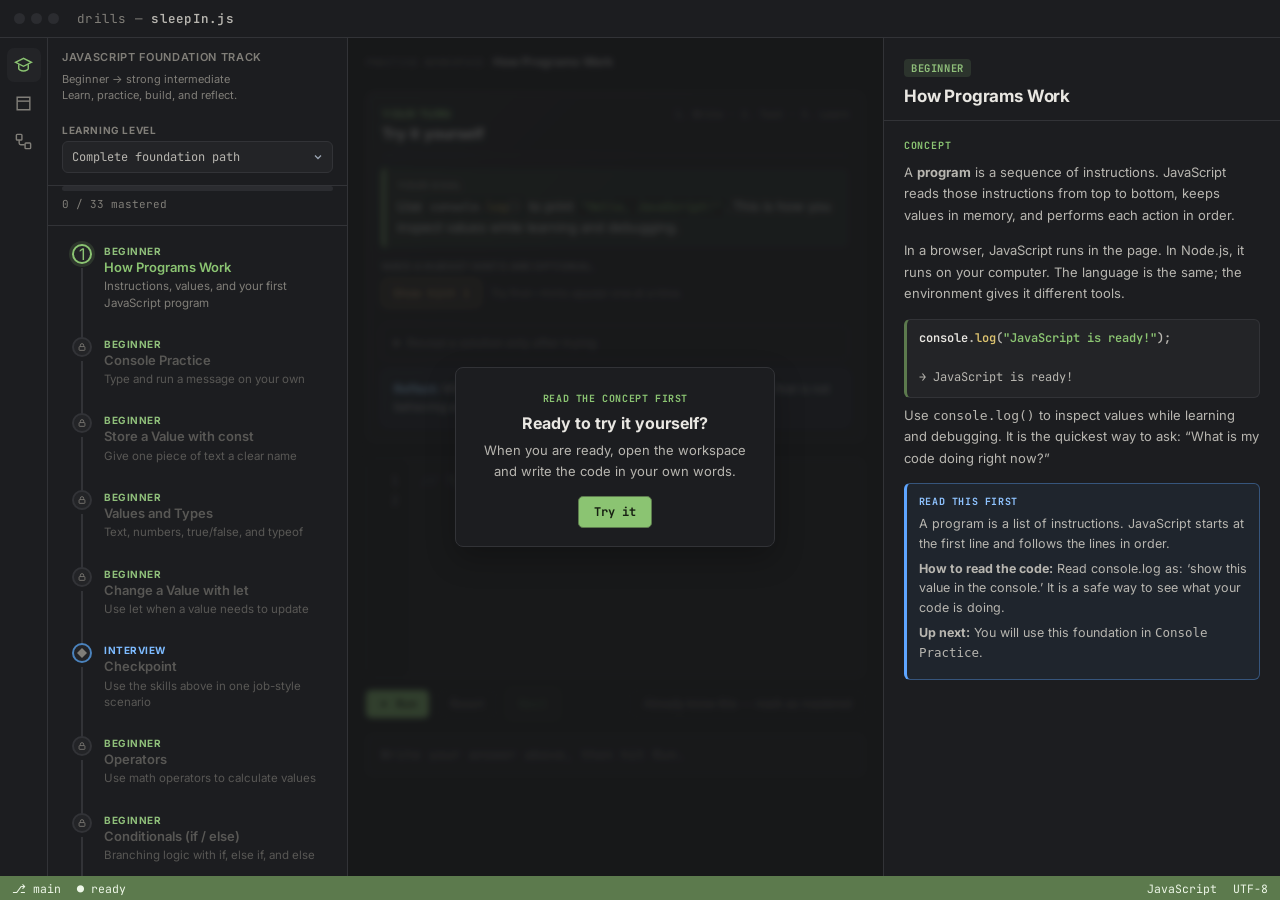
==== commit 83e46df4: "fix: topic stepper exit flow and hide pilot entry point" ====
--- a/index.html
+++ b/index.html
@@ -52,17 +52,6 @@
             </svg>
           </button>
           <button title="Problems" id="problemsBtn">
-            <svg
-              viewBox="0 0 24 24"
-              fill="none"
-              stroke="currentColor"
-              stroke-width="1.8"
-            >
-              <path d="M4 4h16v16H4z" />
-              <path d="M4 9h16" />
-            </svg>
-          </button>
-          <button type="button" title="Test topic stepper" id="test-stepper">
             <svg
               viewBox="0 0 24 24"
               fill="none"
--- a/css/app.css
+++ b/css/app.css
@@ -2083,6 +2083,13 @@
   opacity: 0.7;
 }
 
+.topic-step-snippet .topic-run-btn:disabled {
+  background: var(--bg-3);
+  color: var(--text-2);
+  cursor: default;
+  opacity: 1;
+}
+
 .topic-step-console {
   position: absolute;
   z-index: 1;
@@ -2213,19 +2220,65 @@
   background: var(--bg-2);
 }
 
+.topic-challenge-editor-wrap {
+  display: flex;
+  min-height: 170px;
+}
+
+.topic-challenge-gutter {
+  width: 42px;
+  margin: 0;
+  padding: 14px 8px;
+  overflow: hidden;
+  box-sizing: border-box;
+  border-right: 1px solid var(--line);
+  color: var(--text-2);
+  background: var(--bg-1);
+  font: 13px/1.6 var(--mono);
+  text-align: right;
+  user-select: none;
+}
+
+.topic-challenge-code-area {
+  position: relative;
+  flex: 1;
+  min-width: 0;
+}
+
+.topic-challenge-highlight,
 .topic-challenge-textarea {
+  position: absolute;
+  inset: 0;
   width: 100%;
-  min-height: 140px;
+  height: 100%;
+  margin: 0;
+  padding: 14px 16px;
+  box-sizing: border-box;
+  border: 0;
+  font: 13px/1.6 var(--mono);
+  white-space: pre-wrap;
+  overflow: auto;
+  overflow-wrap: break-word;
+  tab-size: 2;
+}
+
+.topic-challenge-highlight {
+  pointer-events: none;
+  color: var(--text-0);
+}
+
+.topic-challenge-textarea {
   background: transparent;
-  border: none;
   outline: none;
-  resize: vertical;
-  padding: 14px 16px;
-  font-family: var(--mono);
-  font-size: 13px;
-  line-height: 1.6;
-  color: var(--text-0);
-  box-sizing: border-box;
+  resize: none;
+  color: transparent;
+  caret-color: var(--text-0);
+  z-index: 1;
+}
+
+.topic-challenge-textarea::selection {
+  background: rgba(139, 196, 114, 0.35);
+  color: transparent;
 }
 
 .topic-challenge-editor-footer {
@@ -2235,6 +2288,14 @@
   padding: 8px 12px;
   border-top: 1px solid var(--line);
   background: var(--bg-1);
+  gap: 10px;
+  flex-wrap: wrap;
+}
+
+.topic-challenge-shortcuts {
+  margin-right: auto;
+  color: var(--text-2);
+  font: 11px var(--mono);
 }
 
 .topic-reset-link {
@@ -2264,6 +2325,32 @@
   color: var(--text-1);
 }
 
+.topic-challenge-check {
+  width: min(760px, 100%);
+  box-sizing: border-box;
+  margin-top: 10px;
+  border: 1px solid var(--line);
+  border-radius: 8px;
+  padding: 12px 16px;
+  background: var(--bg-2);
+  color: var(--text-1);
+  font: 13px/1.55 var(--mono);
+}
+
+.topic-challenge-panel-label {
+  margin-bottom: 6px;
+  color: var(--text-2);
+  font: 10px var(--mono);
+  letter-spacing: 0.05em;
+  text-transform: uppercase;
+}
+
+.topic-challenge-console-check {
+  margin-top: 12px;
+  padding-top: 10px;
+  border-top: 1px solid var(--line);
+}
+
 .topic-challenge-verdict {
   margin-top: 12px;
   font-size: 13px;
@@ -2284,6 +2371,22 @@
   margin-top: 10px;
   font-size: 12px;
   color: var(--text-2);
+}
+
+.topic-challenge-hint-panel {
+  width: min(760px, 100%);
+  box-sizing: border-box;
+  margin-top: 10px;
+  padding: 10px 12px;
+  border-left: 2px solid var(--accent-dim);
+  background: var(--bg-2);
+  color: var(--text-1);
+  font-size: 12px;
+}
+
+.topic-challenge-hint-panel code {
+  color: var(--accent);
+  font-family: var(--mono);
 }
 
 .topic-challenge-hint code {
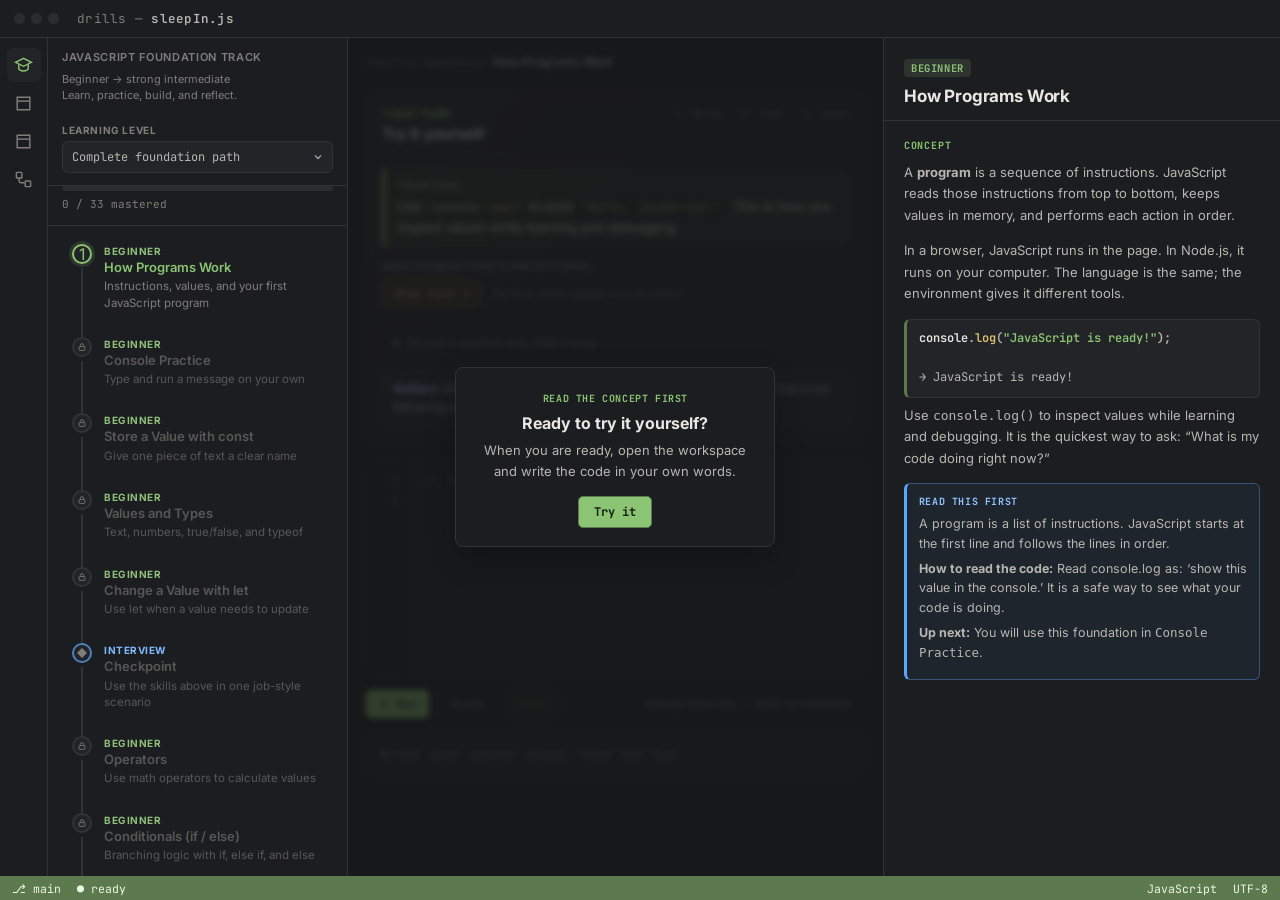
==== commit 2d0b8726: "fix: the Test Topic Stepper button" ====
--- a/index.html
+++ b/index.html
@@ -52,6 +52,17 @@
             </svg>
           </button>
           <button title="Problems" id="problemsBtn">
+            <svg
+              viewBox="0 0 24 24"
+              fill="none"
+              stroke="currentColor"
+              stroke-width="1.8"
+            >
+              <path d="M4 4h16v16H4z" />
+              <path d="M4 9h16" />
+            </svg>
+          </button>
+          <button type="button" title="Test topic stepper" id="test-stepper">
             <svg
               viewBox="0 0 24 24"
               fill="none"
